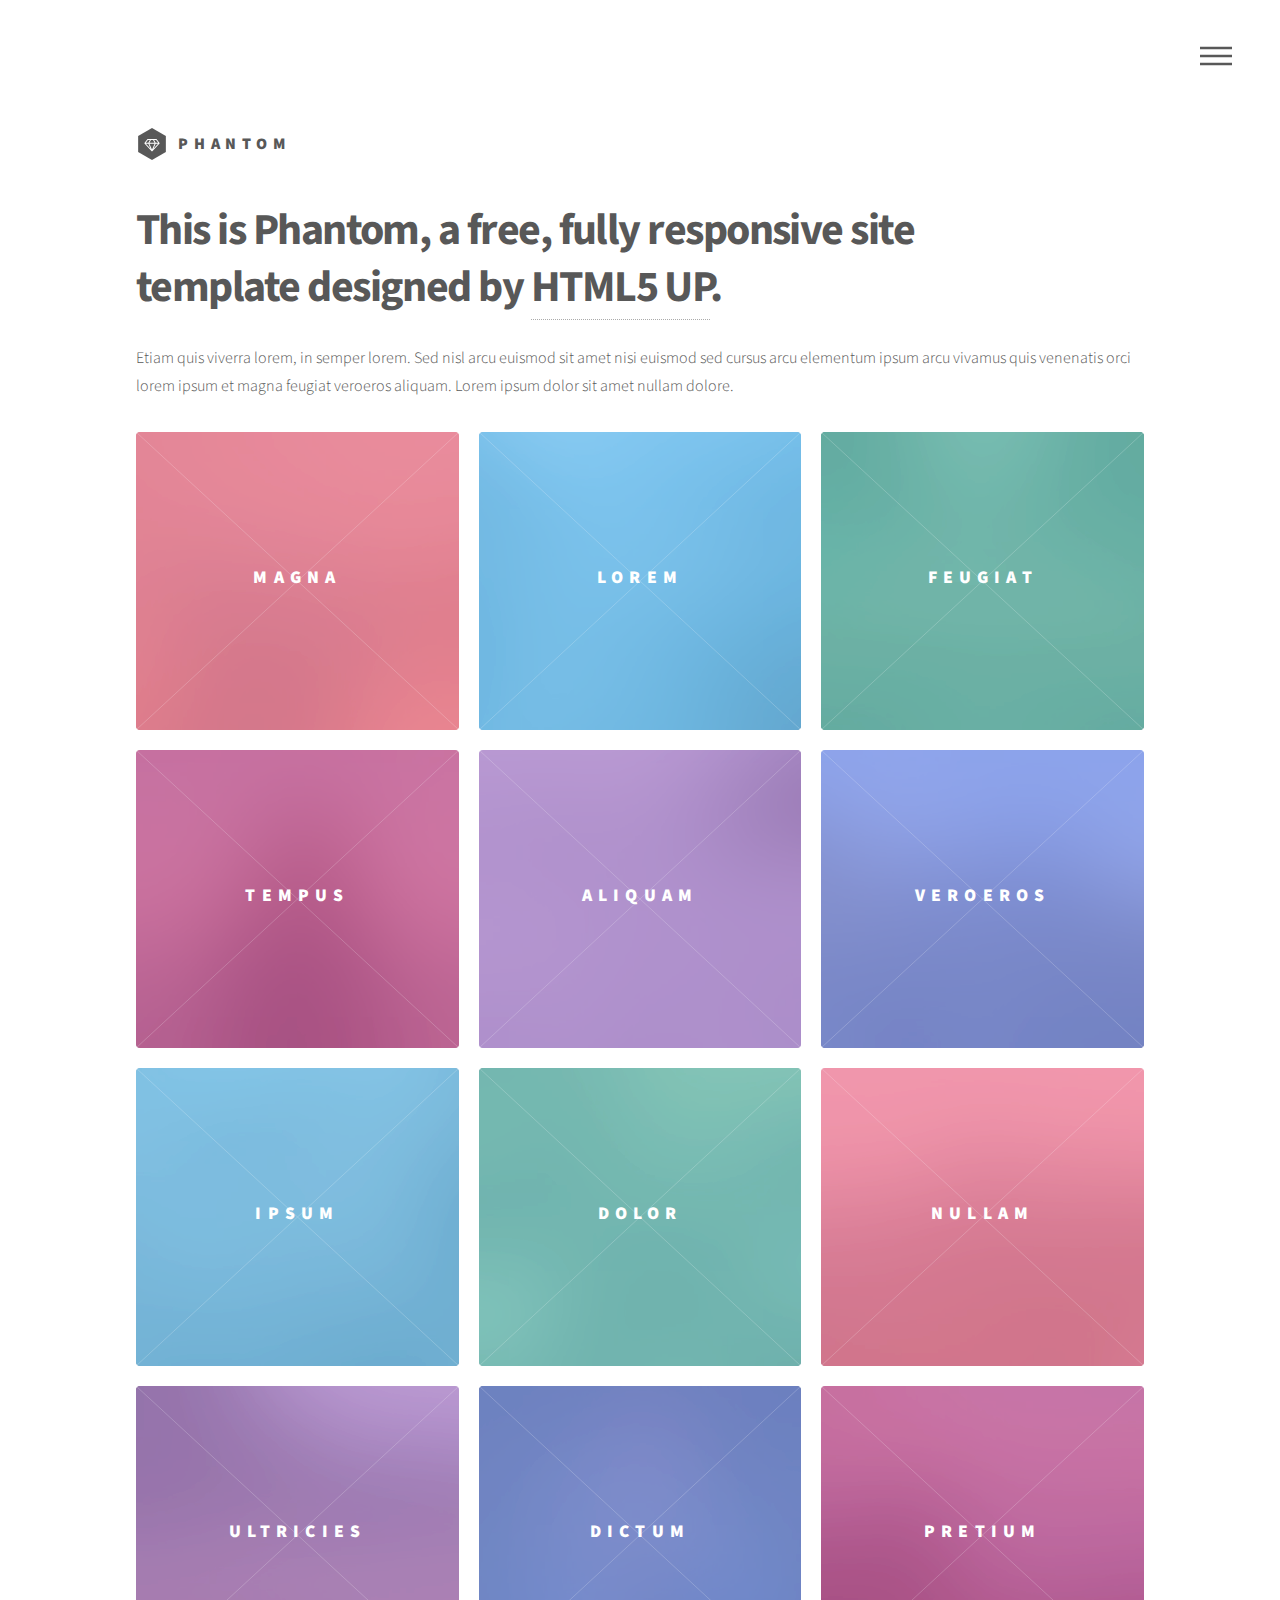
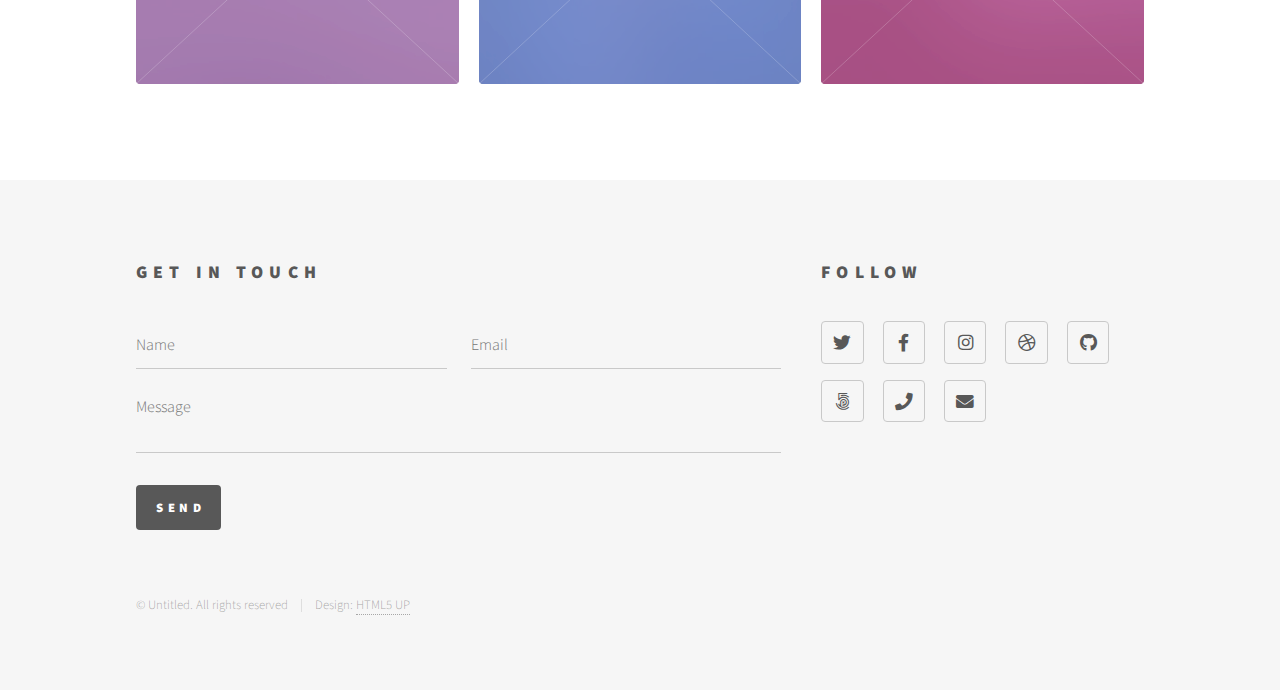
==== index.html @ 3b143519 "Initial commit" ====
<!DOCTYPE HTML>
<!--
	Phantom by HTML5 UP
	html5up.net | @ajlkn
	Free for personal and commercial use under the CCA 3.0 license (html5up.net/license)
-->
<html>
	<head>
		<title>Phantom by HTML5 UP</title>
		<meta charset="utf-8" />
		<meta name="viewport" content="width=device-width, initial-scale=1, user-scalable=no" />
		<link rel="stylesheet" href="assets/css/main.css" />
		<noscript><link rel="stylesheet" href="assets/css/noscript.css" /></noscript>
	</head>
	<body class="is-preload">
		<!-- Wrapper -->
			<div id="wrapper">

				<!-- Header -->
					<header id="header">
						<div class="inner">

							<!-- Logo -->
								<a href="index.html" class="logo">
									<span class="symbol"><img src="images/logo.svg" alt="" /></span><span class="title">Phantom</span>
								</a>

							<!-- Nav -->
								<nav>
									<ul>
										<li><a href="#menu">Menu</a></li>
									</ul>
								</nav>

						</div>
					</header>

				<!-- Menu -->
					<nav id="menu">
						<h2>Menu</h2>
						<ul>
							<li><a href="index.html">Home</a></li>
							<li><a href="generic.html">Ipsum veroeros</a></li>
							<li><a href="generic.html">Tempus etiam</a></li>
							<li><a href="generic.html">Consequat dolor</a></li>
							<li><a href="elements.html">Elements</a></li>
						</ul>
					</nav>

				<!-- Main -->
					<div id="main">
						<div class="inner">
							<header>
								<h1>This is Phantom, a free, fully responsive site<br />
								template designed by <a href="http://html5up.net">HTML5 UP</a>.</h1>
								<p>Etiam quis viverra lorem, in semper lorem. Sed nisl arcu euismod sit amet nisi euismod sed cursus arcu elementum ipsum arcu vivamus quis venenatis orci lorem ipsum et magna feugiat veroeros aliquam. Lorem ipsum dolor sit amet nullam dolore.</p>
							</header>
							<section class="tiles">
								<article class="style1">
									<span class="image">
										<img src="images/pic01.jpg" alt="" />
									</span>
									<a href="generic.html">
										<h2>Magna</h2>
										<div class="content">
											<p>Sed nisl arcu euismod sit amet nisi lorem etiam dolor veroeros et feugiat.</p>
										</div>
									</a>
								</article>
								<article class="style2">
									<span class="image">
										<img src="images/pic02.jpg" alt="" />
									</span>
									<a href="generic.html">
										<h2>Lorem</h2>
										<div class="content">
											<p>Sed nisl arcu euismod sit amet nisi lorem etiam dolor veroeros et feugiat.</p>
										</div>
									</a>
								</article>
								<article class="style3">
									<span class="image">
										<img src="images/pic03.jpg" alt="" />
									</span>
									<a href="generic.html">
										<h2>Feugiat</h2>
										<div class="content">
											<p>Sed nisl arcu euismod sit amet nisi lorem etiam dolor veroeros et feugiat.</p>
										</div>
									</a>
								</article>
								<article class="style4">
									<span class="image">
										<img src="images/pic04.jpg" alt="" />
									</span>
									<a href="generic.html">
										<h2>Tempus</h2>
										<div class="content">
											<p>Sed nisl arcu euismod sit amet nisi lorem etiam dolor veroeros et feugiat.</p>
										</div>
									</a>
								</article>
								<article class="style5">
									<span class="image">
										<img src="images/pic05.jpg" alt="" />
									</span>
									<a href="generic.html">
										<h2>Aliquam</h2>
										<div class="content">
											<p>Sed nisl arcu euismod sit amet nisi lorem etiam dolor veroeros et feugiat.</p>
										</div>
									</a>
								</article>
								<article class="style6">
									<span class="image">
										<img src="images/pic06.jpg" alt="" />
									</span>
									<a href="generic.html">
										<h2>Veroeros</h2>
										<div class="content">
											<p>Sed nisl arcu euismod sit amet nisi lorem etiam dolor veroeros et feugiat.</p>
										</div>
									</a>
								</article>
								<article class="style2">
									<span class="image">
										<img src="images/pic07.jpg" alt="" />
									</span>
									<a href="generic.html">
										<h2>Ipsum</h2>
										<div class="content">
											<p>Sed nisl arcu euismod sit amet nisi lorem etiam dolor veroeros et feugiat.</p>
										</div>
									</a>
								</article>
								<article class="style3">
									<span class="image">
										<img src="images/pic08.jpg" alt="" />
									</span>
									<a href="generic.html">
										<h2>Dolor</h2>
										<div class="content">
											<p>Sed nisl arcu euismod sit amet nisi lorem etiam dolor veroeros et feugiat.</p>
										</div>
									</a>
								</article>
								<article class="style1">
									<span class="image">
										<img src="images/pic09.jpg" alt="" />
									</span>
									<a href="generic.html">
										<h2>Nullam</h2>
										<div class="content">
											<p>Sed nisl arcu euismod sit amet nisi lorem etiam dolor veroeros et feugiat.</p>
										</div>
									</a>
								</article>
								<article class="style5">
									<span class="image">
										<img src="images/pic10.jpg" alt="" />
									</span>
									<a href="generic.html">
										<h2>Ultricies</h2>
										<div class="content">
											<p>Sed nisl arcu euismod sit amet nisi lorem etiam dolor veroeros et feugiat.</p>
										</div>
									</a>
								</article>
								<article class="style6">
									<span class="image">
										<img src="images/pic11.jpg" alt="" />
									</span>
									<a href="generic.html">
										<h2>Dictum</h2>
										<div class="content">
											<p>Sed nisl arcu euismod sit amet nisi lorem etiam dolor veroeros et feugiat.</p>
										</div>
									</a>
								</article>
								<article class="style4">
									<span class="image">
										<img src="images/pic12.jpg" alt="" />
									</span>
									<a href="generic.html">
										<h2>Pretium</h2>
										<div class="content">
											<p>Sed nisl arcu euismod sit amet nisi lorem etiam dolor veroeros et feugiat.</p>
										</div>
									</a>
								</article>
							</section>
						</div>
					</div>

				<!-- Footer -->
					<footer id="footer">
						<div class="inner">
							<section>
								<h2>Get in touch</h2>
								<form method="post" action="#">
									<div class="fields">
										<div class="field half">
											<input type="text" name="name" id="name" placeholder="Name" />
										</div>
										<div class="field half">
											<input type="email" name="email" id="email" placeholder="Email" />
										</div>
										<div class="field">
											<textarea name="message" id="message" placeholder="Message"></textarea>
										</div>
									</div>
									<ul class="actions">
										<li><input type="submit" value="Send" class="primary" /></li>
									</ul>
								</form>
							</section>
							<section>
								<h2>Follow</h2>
								<ul class="icons">
									<li><a href="#" class="icon brands style2 fa-twitter"><span class="label">Twitter</span></a></li>
									<li><a href="#" class="icon brands style2 fa-facebook-f"><span class="label">Facebook</span></a></li>
									<li><a href="#" class="icon brands style2 fa-instagram"><span class="label">Instagram</span></a></li>
									<li><a href="#" class="icon brands style2 fa-dribbble"><span class="label">Dribbble</span></a></li>
									<li><a href="#" class="icon brands style2 fa-github"><span class="label">GitHub</span></a></li>
									<li><a href="#" class="icon brands style2 fa-500px"><span class="label">500px</span></a></li>
									<li><a href="#" class="icon solid style2 fa-phone"><span class="label">Phone</span></a></li>
									<li><a href="#" class="icon solid style2 fa-envelope"><span class="label">Email</span></a></li>
								</ul>
							</section>
							<ul class="copyright">
								<li>&copy; Untitled. All rights reserved</li><li>Design: <a href="http://html5up.net">HTML5 UP</a></li>
							</ul>
						</div>
					</footer>

			</div>

		<!-- Scripts -->
			<script src="assets/js/jquery.min.js"></script>
			<script src="assets/js/browser.min.js"></script>
			<script src="assets/js/breakpoints.min.js"></script>
			<script src="assets/js/util.js"></script>
			<script src="assets/js/main.js"></script>

	</body>
</html>
---- assets/css/main.css ----
@import url(fontawesome-all.min.css);
@import url("https://fonts.googleapis.com/css?family=Source+Sans+Pro:300,700,900");

/*
	Phantom by HTML5 UP
	html5up.net | @ajlkn
	Free for personal and commercial use under the CCA 3.0 license (html5up.net/license)
*/

html, body, div, span, applet, object,
iframe, h1, h2, h3, h4, h5, h6, p, blockquote,
pre, a, abbr, acronym, address, big, cite,
code, del, dfn, em, img, ins, kbd, q, s, samp,
small, strike, strong, sub, sup, tt, var, b,
u, i, center, dl, dt, dd, ol, ul, li, fieldset,
form, label, legend, table, caption, tbody,
tfoot, thead, tr, th, td, article, aside,
canvas, details, embed, figure, figcaption,
footer, header, hgroup, menu, nav, output, ruby,
section, summary, time, mark, audio, video {
	margin: 0;
	padding: 0;
	border: 0;
	font-size: 100%;
	font: inherit;
	vertical-align: baseline;}

article, aside, details, figcaption, figure,
footer, header, hgroup, menu, nav, section {
	display: block;}

body {
	line-height: 1;
}

ol, ul {
	list-style: none;
}

blockquote, q {
	quotes: none;
}

	blockquote:before, blockquote:after, q:before, q:after {
		content: '';
		content: none;
	}

table {
	border-collapse: collapse;
	border-spacing: 0;
}

body {
	-webkit-text-size-adjust: none;
}

mark {
	background-color: transparent;
	color: inherit;
}

input::-moz-focus-inner {
	border: 0;
	padding: 0;
}

input, select, textarea {
	-moz-appearance: none;
	-webkit-appearance: none;
	-ms-appearance: none;
	appearance: none;
}

/* Basic */

	@-ms-viewport {
		width: device-width;
	}

	body {
		-ms-overflow-style: scrollbar;
	}

	@media screen and (max-width: 480px) {

		html, body {
			min-width: 320px;
		}

	}

	html {
		box-sizing: border-box;
	}

	*, *:before, *:after {
		box-sizing: inherit;
	}

	body {
		background: #ffffff;
	}

		body.is-preload *, body.is-preload *:before, body.is-preload *:after {
			-moz-animation: none !important;
			-webkit-animation: none !important;
			-ms-animation: none !important;
			animation: none !important;
			-moz-transition: none !important;
			-webkit-transition: none !important;
			-ms-transition: none !important;
			transition: none !important;
		}

/* Type */

	body, input, select, textarea {
		color: #585858;
		font-family: "Source Sans Pro", Helvetica, sans-serif;
		font-size: 16pt;
		font-weight: 300;
		line-height: 1.75;
	}

		@media screen and (max-width: 1680px) {

			body, input, select, textarea {
				font-size: 14pt;
			}

		}

		@media screen and (max-width: 1280px) {

			body, input, select, textarea {
				font-size: 12pt;
			}

		}

	a {
		-moz-transition: border-bottom-color 0.2s ease, color 0.2s ease;
		-webkit-transition: border-bottom-color 0.2s ease, color 0.2s ease;
		-ms-transition: border-bottom-color 0.2s ease, color 0.2s ease;
		transition: border-bottom-color 0.2s ease, color 0.2s ease;
		text-decoration: none;
		color: #585858;
		border-bottom: dotted 1px rgba(88, 88, 88, 0.5);
	}

		a:hover {
			border-bottom-color: transparent;
			color: #f2849e !important;
		}

	strong, b {
		font-weight: 900;
	}

	em, i {
		font-style: italic;
	}

	p {
		margin: 0 0 2em 0;
	}

	h1 {
		font-size: 2.75em;
		font-weight: 700;
		line-height: 1.3;
		margin: 0 0 1em 0;
		letter-spacing: -0.035em;
	}

		h1 a {
			color: inherit;
		}

		@media screen and (max-width: 736px) {

			h1 {
				font-size: 2em;
				margin: 0 0 1em 0;
			}

		}

		@media screen and (max-width: 360px) {

			h1 {
				font-size: 1.75em;
			}

		}

	h2, h3, h4, h5, h6 {
		font-weight: 900;
		line-height: 1.5;
		margin: 0 0 2em 0;
		text-transform: uppercase;
		letter-spacing: 0.35em;
	}

		h2 a, h3 a, h4 a, h5 a, h6 a {
			color: inherit;
		}

	h2 {
		font-size: 1.1em;
	}

	h3 {
		font-size: 1em;
	}

	h4 {
		font-size: 0.8em;
	}

	h5 {
		font-size: 0.8em;
	}

	h6 {
		font-size: 0.8em;
	}

	@media screen and (max-width: 980px) {

		h1 br, h2 br, h3 br, h4 br, h5 br, h6 br {
			display: none;
		}

	}

	@media screen and (max-width: 736px) {

		h2 {
			font-size: 1em;
		}

		h3 {
			font-size: 0.8em;
		}

	}

	sub {
		font-size: 0.8em;
		position: relative;
		top: 0.5em;
	}

	sup {
		font-size: 0.8em;
		position: relative;
		top: -0.5em;
	}

	blockquote {
		border-left: solid 4px #c9c9c9;
		font-style: italic;
		margin: 0 0 2em 0;
		padding: 0.5em 0 0.5em 2em;
	}

	code {
		background: rgba(144, 144, 144, 0.075);
		border-radius: 4px;
		border: solid 1px #c9c9c9;
		font-family: "Courier New", monospace;
		font-size: 0.9em;
		margin: 0 0.25em;
		padding: 0.25em 0.65em;
	}

	pre {
		-webkit-overflow-scrolling: touch;
		font-family: "Courier New", monospace;
		font-size: 0.9em;
		margin: 0 0 2em 0;
	}

		pre code {
			display: block;
			line-height: 1.75;
			padding: 1em 1.5em;
			overflow-x: auto;
		}

	hr {
		border: 0;
		border-bottom: solid 1px #c9c9c9;
		margin: 2em 0;
	}

		hr.major {
			margin: 3em 0;
		}

	.align-left {
		text-align: left;
	}

	.align-center {
		text-align: center;
	}

	.align-right {
		text-align: right;
	}

/* Row */

	.row {
		display: flex;
		flex-wrap: wrap;
		box-sizing: border-box;
		align-items: stretch;
	}

		.row > * {
			box-sizing: border-box;
		}

		.row.gtr-uniform > * > :last-child {
			margin-bottom: 0;
		}

		.row.aln-left {
			justify-content: flex-start;
		}

		.row.aln-center {
			justify-content: center;
		}

		.row.aln-right {
			justify-content: flex-end;
		}

		.row.aln-top {
			align-items: flex-start;
		}

		.row.aln-middle {
			align-items: center;
		}

		.row.aln-bottom {
			align-items: flex-end;
		}

		.row > .imp {
			order: -1;
		}

		.row > .col-1 {
			width: 8.33333%;
		}

		.row > .off-1 {
			margin-left: 8.33333%;
		}

		.row > .col-2 {
			width: 16.66667%;
		}

		.row > .off-2 {
			margin-left: 16.66667%;
		}

		.row > .col-3 {
			width: 25%;
		}

		.row > .off-3 {
			margin-left: 25%;
		}

		.row > .col-4 {
			width: 33.33333%;
		}

		.row > .off-4 {
			margin-left: 33.33333%;
		}

		.row > .col-5 {
			width: 41.66667%;
		}

		.row > .off-5 {
			margin-left: 41.66667%;
		}

		.row > .col-6 {
			width: 50%;
		}

		.row > .off-6 {
			margin-left: 50%;
		}

		.row > .col-7 {
			width: 58.33333%;
		}

		.row > .off-7 {
			margin-left: 58.33333%;
		}

		.row > .col-8 {
			width: 66.66667%;
		}

		.row > .off-8 {
			margin-left: 66.66667%;
		}

		.row > .col-9 {
			width: 75%;
		}

		.row > .off-9 {
			margin-left: 75%;
		}

		.row > .col-10 {
			width: 83.33333%;
		}

		.row > .off-10 {
			margin-left: 83.33333%;
		}

		.row > .col-11 {
			width: 91.66667%;
		}

		.row > .off-11 {
			margin-left: 91.66667%;
		}

		.row > .col-12 {
			width: 100%;
		}

		.row > .off-12 {
			margin-left: 100%;
		}

		.row.gtr-0 {
			margin-top: 0;
			margin-left: 0em;
		}

			.row.gtr-0 > * {
				padding: 0 0 0 0em;
			}

			.row.gtr-0.gtr-uniform {
				margin-top: 0em;
			}

				.row.gtr-0.gtr-uniform > * {
					padding-top: 0em;
				}

		.row.gtr-25 {
			margin-top: 0;
			margin-left: -0.5em;
		}

			.row.gtr-25 > * {
				padding: 0 0 0 0.5em;
			}

			.row.gtr-25.gtr-uniform {
				margin-top: -0.5em;
			}

				.row.gtr-25.gtr-uniform > * {
					padding-top: 0.5em;
				}

		.row.gtr-50 {
			margin-top: 0;
			margin-left: -1em;
		}

			.row.gtr-50 > * {
				padding: 0 0 0 1em;
			}

			.row.gtr-50.gtr-uniform {
				margin-top: -1em;
			}

				.row.gtr-50.gtr-uniform > * {
					padding-top: 1em;
				}

		.row {
			margin-top: 0;
			margin-left: -2em;
		}

			.row > * {
				padding: 0 0 0 2em;
			}

			.row.gtr-uniform {
				margin-top: -2em;
			}

				.row.gtr-uniform > * {
					padding-top: 2em;
				}

		.row.gtr-150 {
			margin-top: 0;
			margin-left: -3em;
		}

			.row.gtr-150 > * {
				padding: 0 0 0 3em;
			}

			.row.gtr-150.gtr-uniform {
				margin-top: -3em;
			}

				.row.gtr-150.gtr-uniform > * {
					padding-top: 3em;
				}

		.row.gtr-200 {
			margin-top: 0;
			margin-left: -4em;
		}

			.row.gtr-200 > * {
				padding: 0 0 0 4em;
			}

			.row.gtr-200.gtr-uniform {
				margin-top: -4em;
			}

				.row.gtr-200.gtr-uniform > * {
					padding-top: 4em;
				}

		@media screen and (max-width: 1680px) {

			.row {
				display: flex;
				flex-wrap: wrap;
				box-sizing: border-box;
				align-items: stretch;
			}

				.row > * {
					box-sizing: border-box;
				}

				.row.gtr-uniform > * > :last-child {
					margin-bottom: 0;
				}

				.row.aln-left {
					justify-content: flex-start;
				}

				.row.aln-center {
					justify-content: center;
				}

				.row.aln-right {
					justify-content: flex-end;
				}

				.row.aln-top {
					align-items: flex-start;
				}

				.row.aln-middle {
					align-items: center;
				}

				.row.aln-bottom {
					align-items: flex-end;
				}

				.row > .imp-xlarge {
					order: -1;
				}

				.row > .col-1-xlarge {
					width: 8.33333%;
				}

				.row > .off-1-xlarge {
					margin-left: 8.33333%;
				}

				.row > .col-2-xlarge {
					width: 16.66667%;
				}

				.row > .off-2-xlarge {
					margin-left: 16.66667%;
				}

				.row > .col-3-xlarge {
					width: 25%;
				}

				.row > .off-3-xlarge {
					margin-left: 25%;
				}

				.row > .col-4-xlarge {
					width: 33.33333%;
				}

				.row > .off-4-xlarge {
					margin-left: 33.33333%;
				}

				.row > .col-5-xlarge {
					width: 41.66667%;
				}

				.row > .off-5-xlarge {
					margin-left: 41.66667%;
				}

				.row > .col-6-xlarge {
					width: 50%;
				}

				.row > .off-6-xlarge {
					margin-left: 50%;
				}

				.row > .col-7-xlarge {
					width: 58.33333%;
				}

				.row > .off-7-xlarge {
					margin-left: 58.33333%;
				}

				.row > .col-8-xlarge {
					width: 66.66667%;
				}

				.row > .off-8-xlarge {
					margin-left: 66.66667%;
				}

				.row > .col-9-xlarge {
					width: 75%;
				}

				.row > .off-9-xlarge {
					margin-left: 75%;
				}

				.row > .col-10-xlarge {
					width: 83.33333%;
				}

				.row > .off-10-xlarge {
					margin-left: 83.33333%;
				}

				.row > .col-11-xlarge {
					width: 91.66667%;
				}

				.row > .off-11-xlarge {
					margin-left: 91.66667%;
				}

				.row > .col-12-xlarge {
					width: 100%;
				}

				.row > .off-12-xlarge {
					margin-left: 100%;
				}

				.row.gtr-0 {
					margin-top: 0;
					margin-left: 0em;
				}

					.row.gtr-0 > * {
						padding: 0 0 0 0em;
					}

					.row.gtr-0.gtr-uniform {
						margin-top: 0em;
					}

						.row.gtr-0.gtr-uniform > * {
							padding-top: 0em;
						}

				.row.gtr-25 {
					margin-top: 0;
					margin-left: -0.5em;
				}

					.row.gtr-25 > * {
						padding: 0 0 0 0.5em;
					}

					.row.gtr-25.gtr-uniform {
						margin-top: -0.5em;
					}

						.row.gtr-25.gtr-uniform > * {
							padding-top: 0.5em;
						}

				.row.gtr-50 {
					margin-top: 0;
					margin-left: -1em;
				}

					.row.gtr-50 > * {
						padding: 0 0 0 1em;
					}

					.row.gtr-50.gtr-uniform {
						margin-top: -1em;
					}

						.row.gtr-50.gtr-uniform > * {
							padding-top: 1em;
						}

				.row {
					margin-top: 0;
					margin-left: -2em;
				}

					.row > * {
						padding: 0 0 0 2em;
					}

					.row.gtr-uniform {
						margin-top: -2em;
					}

						.row.gtr-uniform > * {
							padding-top: 2em;
						}

				.row.gtr-150 {
					margin-top: 0;
					margin-left: -3em;
				}

					.row.gtr-150 > * {
						padding: 0 0 0 3em;
					}

					.row.gtr-150.gtr-uniform {
						margin-top: -3em;
					}

						.row.gtr-150.gtr-uniform > * {
							padding-top: 3em;
						}

				.row.gtr-200 {
					margin-top: 0;
					margin-left: -4em;
				}

					.row.gtr-200 > * {
						padding: 0 0 0 4em;
					}

					.row.gtr-200.gtr-uniform {
						margin-top: -4em;
					}

						.row.gtr-200.gtr-uniform > * {
							padding-top: 4em;
						}

		}

		@media screen and (max-width: 1280px) {

			.row {
				display: flex;
				flex-wrap: wrap;
				box-sizing: border-box;
				align-items: stretch;
			}

				.row > * {
					box-sizing: border-box;
				}

				.row.gtr-uniform > * > :last-child {
					margin-bottom: 0;
				}

				.row.aln-left {
					justify-content: flex-start;
				}

				.row.aln-center {
					justify-content: center;
				}

				.row.aln-right {
					justify-content: flex-end;
				}

				.row.aln-top {
					align-items: flex-start;
				}

				.row.aln-middle {
					align-items: center;
				}

				.row.aln-bottom {
					align-items: flex-end;
				}

				.row > .imp-large {
					order: -1;
				}

				.row > .col-1-large {
					width: 8.33333%;
				}

				.row > .off-1-large {
					margin-left: 8.33333%;
				}

				.row > .col-2-large {
					width: 16.66667%;
				}

				.row > .off-2-large {
					margin-left: 16.66667%;
				}

				.row > .col-3-large {
					width: 25%;
				}

				.row > .off-3-large {
					margin-left: 25%;
				}

				.row > .col-4-large {
					width: 33.33333%;
				}

				.row > .off-4-large {
					margin-left: 33.33333%;
				}

				.row > .col-5-large {
					width: 41.66667%;
				}

				.row > .off-5-large {
					margin-left: 41.66667%;
				}

				.row > .col-6-large {
					width: 50%;
				}

				.row > .off-6-large {
					margin-left: 50%;
				}

				.row > .col-7-large {
					width: 58.33333%;
				}

				.row > .off-7-large {
					margin-left: 58.33333%;
				}

				.row > .col-8-large {
					width: 66.66667%;
				}

				.row > .off-8-large {
					margin-left: 66.66667%;
				}

				.row > .col-9-large {
					width: 75%;
				}

				.row > .off-9-large {
					margin-left: 75%;
				}

				.row > .col-10-large {
					width: 83.33333%;
				}

				.row > .off-10-large {
					margin-left: 83.33333%;
				}

				.row > .col-11-large {
					width: 91.66667%;
				}

				.row > .off-11-large {
					margin-left: 91.66667%;
				}

				.row > .col-12-large {
					width: 100%;
				}

				.row > .off-12-large {
					margin-left: 100%;
				}

				.row.gtr-0 {
					margin-top: 0;
					margin-left: 0em;
				}

					.row.gtr-0 > * {
						padding: 0 0 0 0em;
					}

					.row.gtr-0.gtr-uniform {
						margin-top: 0em;
					}

						.row.gtr-0.gtr-uniform > * {
							padding-top: 0em;
						}

				.row.gtr-25 {
					margin-top: 0;
					margin-left: -0.5em;
				}

					.row.gtr-25 > * {
						padding: 0 0 0 0.5em;
					}

					.row.gtr-25.gtr-uniform {
						margin-top: -0.5em;
					}

						.row.gtr-25.gtr-uniform > * {
							padding-top: 0.5em;
						}

				.row.gtr-50 {
					margin-top: 0;
					margin-left: -1em;
				}

					.row.gtr-50 > * {
						padding: 0 0 0 1em;
					}

					.row.gtr-50.gtr-uniform {
						margin-top: -1em;
					}

						.row.gtr-50.gtr-uniform > * {
							padding-top: 1em;
						}

				.row {
					margin-top: 0;
					margin-left: -2em;
				}

					.row > * {
						padding: 0 0 0 2em;
					}

					.row.gtr-uniform {
						margin-top: -2em;
					}

						.row.gtr-uniform > * {
							padding-top: 2em;
						}

				.row.gtr-150 {
					margin-top: 0;
					margin-left: -3em;
				}

					.row.gtr-150 > * {
						padding: 0 0 0 3em;
					}

					.row.gtr-150.gtr-uniform {
						margin-top: -3em;
					}

						.row.gtr-150.gtr-uniform > * {
							padding-top: 3em;
						}

				.row.gtr-200 {
					margin-top: 0;
					margin-left: -4em;
				}

					.row.gtr-200 > * {
						padding: 0 0 0 4em;
					}

					.row.gtr-200.gtr-uniform {
						margin-top: -4em;
					}

						.row.gtr-200.gtr-uniform > * {
							padding-top: 4em;
						}

		}

		@media screen and (max-width: 980px) {

			.row {
				display: flex;
				flex-wrap: wrap;
				box-sizing: border-box;
				align-items: stretch;
			}

				.row > * {
					box-sizing: border-box;
				}

				.row.gtr-uniform > * > :last-child {
					margin-bottom: 0;
				}

				.row.aln-left {
					justify-content: flex-start;
				}

				.row.aln-center {
					justify-content: center;
				}

				.row.aln-right {
					justify-content: flex-end;
				}

				.row.aln-top {
					align-items: flex-start;
				}

				.row.aln-middle {
					align-items: center;
				}

				.row.aln-bottom {
					align-items: flex-end;
				}

				.row > .imp-medium {
					order: -1;
				}

				.row > .col-1-medium {
					width: 8.33333%;
				}

				.row > .off-1-medium {
					margin-left: 8.33333%;
				}

				.row > .col-2-medium {
					width: 16.66667%;
				}

				.row > .off-2-medium {
					margin-left: 16.66667%;
				}

				.row > .col-3-medium {
					width: 25%;
				}

				.row > .off-3-medium {
					margin-left: 25%;
				}

				.row > .col-4-medium {
					width: 33.33333%;
				}

				.row > .off-4-medium {
					margin-left: 33.33333%;
				}

				.row > .col-5-medium {
					width: 41.66667%;
				}

				.row > .off-5-medium {
					margin-left: 41.66667%;
				}

				.row > .col-6-medium {
					width: 50%;
				}

				.row > .off-6-medium {
					margin-left: 50%;
				}

				.row > .col-7-medium {
					width: 58.33333%;
				}

				.row > .off-7-medium {
					margin-left: 58.33333%;
				}

				.row > .col-8-medium {
					width: 66.66667%;
				}

				.row > .off-8-medium {
					margin-left: 66.66667%;
				}

				.row > .col-9-medium {
					width: 75%;
				}

				.row > .off-9-medium {
					margin-left: 75%;
				}

				.row > .col-10-medium {
					width: 83.33333%;
				}

				.row > .off-10-medium {
					margin-left: 83.33333%;
				}

				.row > .col-11-medium {
					width: 91.66667%;
				}

				.row > .off-11-medium {
					margin-left: 91.66667%;
				}

				.row > .col-12-medium {
					width: 100%;
				}

				.row > .off-12-medium {
					margin-left: 100%;
				}

				.row.gtr-0 {
					margin-top: 0;
					margin-left: 0em;
				}

					.row.gtr-0 > * {
						padding: 0 0 0 0em;
					}

					.row.gtr-0.gtr-uniform {
						margin-top: 0em;
					}

						.row.gtr-0.gtr-uniform > * {
							padding-top: 0em;
						}

				.row.gtr-25 {
					margin-top: 0;
					margin-left: -0.375em;
				}

					.row.gtr-25 > * {
						padding: 0 0 0 0.375em;
					}

					.row.gtr-25.gtr-uniform {
						margin-top: -0.375em;
					}

						.row.gtr-25.gtr-uniform > * {
							padding-top: 0.375em;
						}

				.row.gtr-50 {
					margin-top: 0;
					margin-left: -0.75em;
				}

					.row.gtr-50 > * {
						padding: 0 0 0 0.75em;
					}

					.row.gtr-50.gtr-uniform {
						margin-top: -0.75em;
					}

						.row.gtr-50.gtr-uniform > * {
							padding-top: 0.75em;
						}

				.row {
					margin-top: 0;
					margin-left: -1.5em;
				}

					.row > * {
						padding: 0 0 0 1.5em;
					}

					.row.gtr-uniform {
						margin-top: -1.5em;
					}

						.row.gtr-uniform > * {
							padding-top: 1.5em;
						}

				.row.gtr-150 {
					margin-top: 0;
					margin-left: -2.25em;
				}

					.row.gtr-150 > * {
						padding: 0 0 0 2.25em;
					}

					.row.gtr-150.gtr-uniform {
						margin-top: -2.25em;
					}

						.row.gtr-150.gtr-uniform > * {
							padding-top: 2.25em;
						}

				.row.gtr-200 {
					margin-top: 0;
					margin-left: -3em;
				}

					.row.gtr-200 > * {
						padding: 0 0 0 3em;
					}

					.row.gtr-200.gtr-uniform {
						margin-top: -3em;
					}

						.row.gtr-200.gtr-uniform > * {
							padding-top: 3em;
						}

		}

		@media screen and (max-width: 736px) {

			.row {
				display: flex;
				flex-wrap: wrap;
				box-sizing: border-box;
				align-items: stretch;
			}

				.row > * {
					box-sizing: border-box;
				}

				.row.gtr-uniform > * > :last-child {
					margin-bottom: 0;
				}

				.row.aln-left {
					justify-content: flex-start;
				}

				.row.aln-center {
					justify-content: center;
				}

				.row.aln-right {
					justify-content: flex-end;
				}

				.row.aln-top {
					align-items: flex-start;
				}

				.row.aln-middle {
					align-items: center;
				}

				.row.aln-bottom {
					align-items: flex-end;
				}

				.row > .imp-small {
					order: -1;
				}

				.row > .col-1-small {
					width: 8.33333%;
				}

				.row > .off-1-small {
					margin-left: 8.33333%;
				}

				.row > .col-2-small {
					width: 16.66667%;
				}

				.row > .off-2-small {
					margin-left: 16.66667%;
				}

				.row > .col-3-small {
					width: 25%;
				}

				.row > .off-3-small {
					margin-left: 25%;
				}

				.row > .col-4-small {
					width: 33.33333%;
				}

				.row > .off-4-small {
					margin-left: 33.33333%;
				}

				.row > .col-5-small {
					width: 41.66667%;
				}

				.row > .off-5-small {
					margin-left: 41.66667%;
				}

				.row > .col-6-small {
					width: 50%;
				}

				.row > .off-6-small {
					margin-left: 50%;
				}

				.row > .col-7-small {
					width: 58.33333%;
				}

				.row > .off-7-small {
					margin-left: 58.33333%;
				}

				.row > .col-8-small {
					width: 66.66667%;
				}

				.row > .off-8-small {
					margin-left: 66.66667%;
				}

				.row > .col-9-small {
					width: 75%;
				}

				.row > .off-9-small {
					margin-left: 75%;
				}

				.row > .col-10-small {
					width: 83.33333%;
				}

				.row > .off-10-small {
					margin-left: 83.33333%;
				}

				.row > .col-11-small {
					width: 91.66667%;
				}

				.row > .off-11-small {
					margin-left: 91.66667%;
				}

				.row > .col-12-small {
					width: 100%;
				}

				.row > .off-12-small {
					margin-left: 100%;
				}

				.row.gtr-0 {
					margin-top: 0;
					margin-left: 0em;
				}

					.row.gtr-0 > * {
						padding: 0 0 0 0em;
					}

					.row.gtr-0.gtr-uniform {
						margin-top: 0em;
					}

						.row.gtr-0.gtr-uniform > * {
							padding-top: 0em;
						}

				.row.gtr-25 {
					margin-top: 0;
					margin-left: -0.25em;
				}

					.row.gtr-25 > * {
						padding: 0 0 0 0.25em;
					}

					.row.gtr-25.gtr-uniform {
						margin-top: -0.25em;
					}

						.row.gtr-25.gtr-uniform > * {
							padding-top: 0.25em;
						}

				.row.gtr-50 {
					margin-top: 0;
					margin-left: -0.5em;
				}

					.row.gtr-50 > * {
						padding: 0 0 0 0.5em;
					}

					.row.gtr-50.gtr-uniform {
						margin-top: -0.5em;
					}

						.row.gtr-50.gtr-uniform > * {
							padding-top: 0.5em;
						}

				.row {
					margin-top: 0;
					margin-left: -1em;
				}

					.row > * {
						padding: 0 0 0 1em;
					}

					.row.gtr-uniform {
						margin-top: -1em;
					}

						.row.gtr-uniform > * {
							padding-top: 1em;
						}

				.row.gtr-150 {
					margin-top: 0;
					margin-left: -1.5em;
				}

					.row.gtr-150 > * {
						padding: 0 0 0 1.5em;
					}

					.row.gtr-150.gtr-uniform {
						margin-top: -1.5em;
					}

						.row.gtr-150.gtr-uniform > * {
							padding-top: 1.5em;
						}

				.row.gtr-200 {
					margin-top: 0;
					margin-left: -2em;
				}

					.row.gtr-200 > * {
						padding: 0 0 0 2em;
					}

					.row.gtr-200.gtr-uniform {
						margin-top: -2em;
					}

						.row.gtr-200.gtr-uniform > * {
							padding-top: 2em;
						}

		}

		@media screen and (max-width: 480px) {

			.row {
				display: flex;
				flex-wrap: wrap;
				box-sizing: border-box;
				align-items: stretch;
			}

				.row > * {
					box-sizing: border-box;
				}

				.row.gtr-uniform > * > :last-child {
					margin-bottom: 0;
				}

				.row.aln-left {
					justify-content: flex-start;
				}

				.row.aln-center {
					justify-content: center;
				}

				.row.aln-right {
					justify-content: flex-end;
				}

				.row.aln-top {
					align-items: flex-start;
				}

				.row.aln-middle {
					align-items: center;
				}

				.row.aln-bottom {
					align-items: flex-end;
				}

				.row > .imp-xsmall {
					order: -1;
				}

				.row > .col-1-xsmall {
					width: 8.33333%;
				}

				.row > .off-1-xsmall {
					margin-left: 8.33333%;
				}

				.row > .col-2-xsmall {
					width: 16.66667%;
				}

				.row > .off-2-xsmall {
					margin-left: 16.66667%;
				}

				.row > .col-3-xsmall {
					width: 25%;
				}

				.row > .off-3-xsmall {
					margin-left: 25%;
				}

				.row > .col-4-xsmall {
					width: 33.33333%;
				}

				.row > .off-4-xsmall {
					margin-left: 33.33333%;
				}

				.row > .col-5-xsmall {
					width: 41.66667%;
				}

				.row > .off-5-xsmall {
					margin-left: 41.66667%;
				}

				.row > .col-6-xsmall {
					width: 50%;
				}

				.row > .off-6-xsmall {
					margin-left: 50%;
				}

				.row > .col-7-xsmall {
					width: 58.33333%;
				}

				.row > .off-7-xsmall {
					margin-left: 58.33333%;
				}

				.row > .col-8-xsmall {
					width: 66.66667%;
				}

				.row > .off-8-xsmall {
					margin-left: 66.66667%;
				}

				.row > .col-9-xsmall {
					width: 75%;
				}

				.row > .off-9-xsmall {
					margin-left: 75%;
				}

				.row > .col-10-xsmall {
					width: 83.33333%;
				}

				.row > .off-10-xsmall {
					margin-left: 83.33333%;
				}

				.row > .col-11-xsmall {
					width: 91.66667%;
				}

				.row > .off-11-xsmall {
					margin-left: 91.66667%;
				}

				.row > .col-12-xsmall {
					width: 100%;
				}

				.row > .off-12-xsmall {
					margin-left: 100%;
				}

				.row.gtr-0 {
					margin-top: 0;
					margin-left: 0em;
				}

					.row.gtr-0 > * {
						padding: 0 0 0 0em;
					}

					.row.gtr-0.gtr-uniform {
						margin-top: 0em;
					}

						.row.gtr-0.gtr-uniform > * {
							padding-top: 0em;
						}

				.row.gtr-25 {
					margin-top: 0;
					margin-left: -0.25em;
				}

					.row.gtr-25 > * {
						padding: 0 0 0 0.25em;
					}

					.row.gtr-25.gtr-uniform {
						margin-top: -0.25em;
					}

						.row.gtr-25.gtr-uniform > * {
							padding-top: 0.25em;
						}

				.row.gtr-50 {
					margin-top: 0;
					margin-left: -0.5em;
				}

					.row.gtr-50 > * {
						padding: 0 0 0 0.5em;
					}

					.row.gtr-50.gtr-uniform {
						margin-top: -0.5em;
					}

						.row.gtr-50.gtr-uniform > * {
							padding-top: 0.5em;
						}

				.row {
					margin-top: 0;
					margin-left: -1em;
				}

					.row > * {
						padding: 0 0 0 1em;
					}

					.row.gtr-uniform {
						margin-top: -1em;
					}

						.row.gtr-uniform > * {
							padding-top: 1em;
						}

				.row.gtr-150 {
					margin-top: 0;
					margin-left: -1.5em;
				}

					.row.gtr-150 > * {
						padding: 0 0 0 1.5em;
					}

					.row.gtr-150.gtr-uniform {
						margin-top: -1.5em;
					}

						.row.gtr-150.gtr-uniform > * {
							padding-top: 1.5em;
						}

				.row.gtr-200 {
					margin-top: 0;
					margin-left: -2em;
				}

					.row.gtr-200 > * {
						padding: 0 0 0 2em;
					}

					.row.gtr-200.gtr-uniform {
						margin-top: -2em;
					}

						.row.gtr-200.gtr-uniform > * {
							padding-top: 2em;
						}

		}

/* Section/Article */

	section.special, article.special {
		text-align: center;
	}

	header p {
		margin-top: -1em;
	}

	@media screen and (max-width: 736px) {

		header p {
			margin-top: 0;
		}

	}

/* Icon */

	.icon {
		text-decoration: none;
		border-bottom: none;
		position: relative;
	}

		.icon:before {
			-moz-osx-font-smoothing: grayscale;
			-webkit-font-smoothing: antialiased;
			display: inline-block;
			font-style: normal;
			font-variant: normal;
			text-rendering: auto;
			line-height: 1;
			text-transform: none !important;
			font-family: 'Font Awesome 5 Free';
			font-weight: 400;
		}

		.icon > .label {
			display: none;
		}

		.icon:before {
			line-height: inherit;
		}

		.icon.solid:before {
			font-weight: 900;
		}

		.icon.brands:before {
			font-family: 'Font Awesome 5 Brands';
		}

		.icon.style2 {
			-moz-transition: background-color 0.2s ease-in-out, color 0.2s ease-in-out, border-color 0.2s ease-in-out;
			-webkit-transition: background-color 0.2s ease-in-out, color 0.2s ease-in-out, border-color 0.2s ease-in-out;
			-ms-transition: background-color 0.2s ease-in-out, color 0.2s ease-in-out, border-color 0.2s ease-in-out;
			transition: background-color 0.2s ease-in-out, color 0.2s ease-in-out, border-color 0.2s ease-in-out;
			background-color: transparent;
			border: solid 1px #c9c9c9;
			border-radius: 4px;
			width: 2.65em;
			height: 2.65em;
			display: inline-block;
			text-align: center;
			line-height: 2.65em;
			color: inherit;
		}

			.icon.style2:before {
				font-size: 1.1em;
			}

			.icon.style2:hover {
				color: #f2849e;
				border-color: #f2849e;
			}

			.icon.style2:active {
				background-color: rgba(242, 132, 158, 0.1);
			}

/* List */

	ol {
		list-style: decimal;
		margin: 0 0 2em 0;
		padding-left: 1.25em;
	}

		ol li {
			padding-left: 0.25em;
		}

	ul {
		list-style: disc;
		margin: 0 0 2em 0;
		padding-left: 1em;
	}

		ul li {
			padding-left: 0.5em;
		}

		ul.alt {
			list-style: none;
			padding-left: 0;
		}

			ul.alt li {
				border-top: solid 1px #c9c9c9;
				padding: 0.5em 0;
			}

				ul.alt li:first-child {
					border-top: 0;
					padding-top: 0;
				}

	dl {
		margin: 0 0 2em 0;
	}

		dl dt {
			display: block;
			font-weight: 900;
			margin: 0 0 1em 0;
		}

		dl dd {
			margin-left: 2em;
		}

/* Actions */

	ul.actions {
		display: -moz-flex;
		display: -webkit-flex;
		display: -ms-flex;
		display: flex;
		cursor: default;
		list-style: none;
		margin-left: -1em;
		padding-left: 0;
	}

		ul.actions li {
			padding: 0 0 0 1em;
			vertical-align: middle;
		}

		ul.actions.special {
			-moz-justify-content: center;
			-webkit-justify-content: center;
			-ms-justify-content: center;
			justify-content: center;
			width: 100%;
			margin-left: 0;
		}

			ul.actions.special li:first-child {
				padding-left: 0;
			}

		ul.actions.stacked {
			-moz-flex-direction: column;
			-webkit-flex-direction: column;
			-ms-flex-direction: column;
			flex-direction: column;
			margin-left: 0;
		}

			ul.actions.stacked li {
				padding: 1.3em 0 0 0;
			}

				ul.actions.stacked li:first-child {
					padding-top: 0;
				}

		ul.actions.fit {
			width: calc(100% + 1em);
		}

			ul.actions.fit li {
				-moz-flex-grow: 1;
				-webkit-flex-grow: 1;
				-ms-flex-grow: 1;
				flex-grow: 1;
				-moz-flex-shrink: 1;
				-webkit-flex-shrink: 1;
				-ms-flex-shrink: 1;
				flex-shrink: 1;
				width: 100%;
			}

				ul.actions.fit li > * {
					width: 100%;
				}

			ul.actions.fit.stacked {
				width: 100%;
			}

		@media screen and (max-width: 480px) {

			ul.actions:not(.fixed) {
				-moz-flex-direction: column;
				-webkit-flex-direction: column;
				-ms-flex-direction: column;
				flex-direction: column;
				margin-left: 0;
				width: 100% !important;
			}

				ul.actions:not(.fixed) li {
					-moz-flex-grow: 1;
					-webkit-flex-grow: 1;
					-ms-flex-grow: 1;
					flex-grow: 1;
					-moz-flex-shrink: 1;
					-webkit-flex-shrink: 1;
					-ms-flex-shrink: 1;
					flex-shrink: 1;
					padding: 1em 0 0 0;
					text-align: center;
					width: 100%;
				}

					ul.actions:not(.fixed) li > * {
						width: 100%;
					}

					ul.actions:not(.fixed) li:first-child {
						padding-top: 0;
					}

					ul.actions:not(.fixed) li input[type="submit"],
					ul.actions:not(.fixed) li input[type="reset"],
					ul.actions:not(.fixed) li input[type="button"],
					ul.actions:not(.fixed) li button,
					ul.actions:not(.fixed) li .button {
						width: 100%;
					}

						ul.actions:not(.fixed) li input[type="submit"].icon:before,
						ul.actions:not(.fixed) li input[type="reset"].icon:before,
						ul.actions:not(.fixed) li input[type="button"].icon:before,
						ul.actions:not(.fixed) li button.icon:before,
						ul.actions:not(.fixed) li .button.icon:before {
							margin-left: -0.5rem;
						}

		}

/* Icons */

	ul.icons {
		cursor: default;
		list-style: none;
		padding-left: 0;
		margin: -1em 0 2em -1em;
	}

		ul.icons li {
			display: inline-block;
			padding: 1em 0 0 1em;
		}

/* Form */

	form {
		margin: 0 0 2em 0;
		overflow-x: hidden;
	}

		form > :last-child {
			margin-bottom: 0;
		}

		form > .fields {
			display: -moz-flex;
			display: -webkit-flex;
			display: -ms-flex;
			display: flex;
			-moz-flex-wrap: wrap;
			-webkit-flex-wrap: wrap;
			-ms-flex-wrap: wrap;
			flex-wrap: wrap;
			width: calc(100% + 3em);
			margin: -1.5em 0 2em -1.5em;
		}

			form > .fields > .field {
				-moz-flex-grow: 0;
				-webkit-flex-grow: 0;
				-ms-flex-grow: 0;
				flex-grow: 0;
				-moz-flex-shrink: 0;
				-webkit-flex-shrink: 0;
				-ms-flex-shrink: 0;
				flex-shrink: 0;
				padding: 1.5em 0 0 1.5em;
				width: calc(100% - 1.5em);
			}

				form > .fields > .field.half {
					width: calc(50% - 0.75em);
				}

				form > .fields > .field.third {
					width: calc(100%/3 - 0.5em);
				}

				form > .fields > .field.quarter {
					width: calc(25% - 0.375em);
				}

		@media screen and (max-width: 480px) {

			form > .fields {
				width: calc(100% + 3em);
				margin: -1.5em 0 2em -1.5em;
			}

				form > .fields > .field {
					padding: 1.5em 0 0 1.5em;
					width: calc(100% - 1.5em);
				}

					form > .fields > .field.half {
						width: calc(100% - 1.5em);
					}

					form > .fields > .field.third {
						width: calc(100% - 1.5em);
					}

					form > .fields > .field.quarter {
						width: calc(100% - 1.5em);
					}

		}

	label {
		display: block;
		font-size: 0.9em;
		font-weight: 900;
		margin: 0 0 1em 0;
	}

	input[type="text"],
	input[type="password"],
	input[type="email"],
	input[type="tel"],
	select,
	textarea {
		-moz-appearance: none;
		-webkit-appearance: none;
		-ms-appearance: none;
		appearance: none;
		background-color: transparent;
		border: none;
		border-radius: 0;
		border-bottom: solid 1px #c9c9c9;
		color: inherit;
		display: block;
		outline: 0;
		padding: 0;
		text-decoration: none;
		width: 100%;
	}

		input[type="text"]:invalid,
		input[type="password"]:invalid,
		input[type="email"]:invalid,
		input[type="tel"]:invalid,
		select:invalid,
		textarea:invalid {
			box-shadow: none;
		}

		input[type="text"]:focus,
		input[type="password"]:focus,
		input[type="email"]:focus,
		input[type="tel"]:focus,
		select:focus,
		textarea:focus {
			border-bottom-color: #f2849e;
			box-shadow: inset 0 -1px 0 0 #f2849e;
		}

	select {
		background-image: url("data:image/svg+xml;charset=utf8,%3Csvg xmlns='http://www.w3.org/2000/svg' width='40' height='40' preserveAspectRatio='none' viewBox='0 0 40 40'%3E%3Cpath d='M9.4,12.3l10.4,10.4l10.4-10.4c0.2-0.2,0.5-0.4,0.9-0.4c0.3,0,0.6,0.1,0.9,0.4l3.3,3.3c0.2,0.2,0.4,0.5,0.4,0.9 c0,0.4-0.1,0.6-0.4,0.9L20.7,31.9c-0.2,0.2-0.5,0.4-0.9,0.4c-0.3,0-0.6-0.1-0.9-0.4L4.3,17.3c-0.2-0.2-0.4-0.5-0.4-0.9 c0-0.4,0.1-0.6,0.4-0.9l3.3-3.3c0.2-0.2,0.5-0.4,0.9-0.4S9.1,12.1,9.4,12.3z' fill='%23c9c9c9' /%3E%3C/svg%3E");
		background-size: 1.25rem;
		background-repeat: no-repeat;
		background-position: calc(100% - 1rem) center;
		height: 3em;
		padding-right: 3em;
		text-overflow: ellipsis;
	}

		select option {
			background: #ffffff;
		}

		select:focus::-ms-value {
			background-color: transparent;
		}

		select::-ms-expand {
			display: none;
		}

	input[type="text"],
	input[type="password"],
	input[type="email"],
	select {
		height: 3em;
	}

	textarea {
		padding: 0;
		min-height: 3.75em;
	}

	input[type="checkbox"],
	input[type="radio"] {
		-moz-appearance: none;
		-webkit-appearance: none;
		-ms-appearance: none;
		appearance: none;
		display: block;
		float: left;
		margin-right: -2em;
		opacity: 0;
		width: 1em;
		z-index: -1;
	}

		input[type="checkbox"] + label,
		input[type="radio"] + label {
			text-decoration: none;
			color: #585858;
			cursor: pointer;
			display: inline-block;
			font-size: 1em;
			font-weight: 300;
			padding-left: 2.55em;
			padding-right: 0.75em;
			position: relative;
		}

			input[type="checkbox"] + label:before,
			input[type="radio"] + label:before {
				-moz-osx-font-smoothing: grayscale;
				-webkit-font-smoothing: antialiased;
				display: inline-block;
				font-style: normal;
				font-variant: normal;
				text-rendering: auto;
				line-height: 1;
				text-transform: none !important;
				font-family: 'Font Awesome 5 Free';
				font-weight: 900;
			}

			input[type="checkbox"] + label:before,
			input[type="radio"] + label:before {
				border-radius: 4px;
				border: solid 1px #c9c9c9;
				content: '';
				display: inline-block;
				font-size: 0.8em;
				height: 2.25em;
				left: 0;
				line-height: 2.25em;
				position: absolute;
				text-align: center;
				top: 0;
				width: 2.25em;
			}

		input[type="checkbox"]:checked + label:before,
		input[type="radio"]:checked + label:before {
			background: #585858;
			border-color: #585858;
			color: #ffffff;
			content: '\f00c';
		}

		input[type="checkbox"]:focus + label:before,
		input[type="radio"]:focus + label:before {
			border-color: #f2849e;
			box-shadow: 0 0 0 1px #f2849e;
		}

	input[type="checkbox"] + label:before {
		border-radius: 4px;
	}

	input[type="radio"] + label:before {
		border-radius: 100%;
	}

/* Box */

	.box {
		border-radius: 4px;
		border: solid 1px #c9c9c9;
		margin-bottom: 2em;
		padding: 1.5em;
	}

		.box > :last-child,
		.box > :last-child > :last-child,
		.box > :last-child > :last-child > :last-child {
			margin-bottom: 0;
		}

		.box.alt {
			border: 0;
			border-radius: 0;
			padding: 0;
		}

/* Image */

	.image {
		border-radius: 4px;
		border: 0;
		display: inline-block;
		position: relative;
	}

		.image img {
			border-radius: 4px;
			display: block;
		}

		.image.left, .image.right {
			max-width: 40%;
		}

			.image.left img, .image.right img {
				width: 100%;
			}

		.image.left {
			float: left;
			padding: 0 1.5em 1em 0;
			top: 0.25em;
		}

		.image.right {
			float: right;
			padding: 0 0 1em 1.5em;
			top: 0.25em;
		}

		.image.fit {
			display: block;
			margin: 0 0 2em 0;
			width: 100%;
		}

			.image.fit img {
				width: 100%;
			}

		.image.main {
			display: block;
			margin: 0 0 3em 0;
			width: 100%;
		}

			.image.main img {
				width: 100%;
			}

			@media screen and (max-width: 736px) {

				.image.main {
					margin: 0 0 2em 0;
				}

			}

/* Table */

	.table-wrapper {
		-webkit-overflow-scrolling: touch;
		overflow-x: auto;
	}

	table {
		margin: 0 0 2em 0;
		width: 100%;
	}

		table tbody tr {
			border: solid 1px #c9c9c9;
			border-left: 0;
			border-right: 0;
		}

			table tbody tr:nth-child(2n + 1) {
				background-color: rgba(144, 144, 144, 0.075);
			}

		table td {
			padding: 0.75em 0.75em;
		}

		table th {
			font-size: 0.9em;
			font-weight: 900;
			padding: 0 0.75em 0.75em 0.75em;
			text-align: left;
		}

		table thead {
			border-bottom: solid 2px #c9c9c9;
		}

		table tfoot {
			border-top: solid 2px #c9c9c9;
		}

		table.alt {
			border-collapse: separate;
		}

			table.alt tbody tr td {
				border: solid 1px #c9c9c9;
				border-left-width: 0;
				border-top-width: 0;
			}

				table.alt tbody tr td:first-child {
					border-left-width: 1px;
				}

			table.alt tbody tr:first-child td {
				border-top-width: 1px;
			}

			table.alt thead {
				border-bottom: 0;
			}

			table.alt tfoot {
				border-top: 0;
			}

/* Button */

	input[type="submit"],
	input[type="reset"],
	input[type="button"],
	button,
	.button {
		-moz-appearance: none;
		-webkit-appearance: none;
		-ms-appearance: none;
		appearance: none;
		-moz-transition: background-color 0.2s ease-in-out, color 0.2s ease-in-out, box-shadow 0.2s ease-in-out;
		-webkit-transition: background-color 0.2s ease-in-out, color 0.2s ease-in-out, box-shadow 0.2s ease-in-out;
		-ms-transition: background-color 0.2s ease-in-out, color 0.2s ease-in-out, box-shadow 0.2s ease-in-out;
		transition: background-color 0.2s ease-in-out, color 0.2s ease-in-out, box-shadow 0.2s ease-in-out;
		background-color: transparent;
		border-radius: 4px;
		border: 0;
		box-shadow: inset 0 0 0 2px #585858;
		color: #585858 !important;
		cursor: pointer;
		display: inline-block;
		font-size: 0.8em;
		font-weight: 900;
		height: 3.5em;
		letter-spacing: 0.35em;
		line-height: 3.45em;
		overflow: hidden;
		padding: 0 1.25em 0 1.6em;
		text-align: center;
		text-decoration: none;
		text-overflow: ellipsis;
		text-transform: uppercase;
		white-space: nowrap;
	}

		input[type="submit"].icon:before,
		input[type="reset"].icon:before,
		input[type="button"].icon:before,
		button.icon:before,
		.button.icon:before {
			margin-right: 0.5em;
		}

		input[type="submit"].fit,
		input[type="reset"].fit,
		input[type="button"].fit,
		button.fit,
		.button.fit {
			width: 100%;
		}

		input[type="submit"]:hover,
		input[type="reset"]:hover,
		input[type="button"]:hover,
		button:hover,
		.button:hover {
			color: #f2849e !important;
			box-shadow: inset 0 0 0 2px #f2849e;
		}

		input[type="submit"]:active,
		input[type="reset"]:active,
		input[type="button"]:active,
		button:active,
		.button:active {
			background-color: rgba(242, 132, 158, 0.1);
		}

		input[type="submit"].small,
		input[type="reset"].small,
		input[type="button"].small,
		button.small,
		.button.small {
			font-size: 0.6em;
		}

		input[type="submit"].large,
		input[type="reset"].large,
		input[type="button"].large,
		button.large,
		.button.large {
			font-size: 1em;
		}

		input[type="submit"].primary,
		input[type="reset"].primary,
		input[type="button"].primary,
		button.primary,
		.button.primary {
			box-shadow: none;
			background-color: #585858;
			color: #ffffff !important;
		}

			input[type="submit"].primary:hover,
			input[type="reset"].primary:hover,
			input[type="button"].primary:hover,
			button.primary:hover,
			.button.primary:hover {
				background-color: #f2849e;
			}

			input[type="submit"].primary:active,
			input[type="reset"].primary:active,
			input[type="button"].primary:active,
			button.primary:active,
			.button.primary:active {
				background-color: #ee5f81;
			}

		input[type="submit"].disabled, input[type="submit"]:disabled,
		input[type="reset"].disabled,
		input[type="reset"]:disabled,
		input[type="button"].disabled,
		input[type="button"]:disabled,
		button.disabled,
		button:disabled,
		.button.disabled,
		.button:disabled {
			pointer-events: none;
			opacity: 0.25;
		}

/* Tiles */

	.tiles {
		display: -moz-flex;
		display: -webkit-flex;
		display: -ms-flex;
		display: flex;
		-moz-flex-wrap: wrap;
		-webkit-flex-wrap: wrap;
		-ms-flex-wrap: wrap;
		flex-wrap: wrap;
		postiion: relative;
		margin: -2.5em 0 0 -2.5em;
	}

		.tiles article {
			-moz-transition: -moz-transform 0.5s ease, opacity 0.5s ease;
			-webkit-transition: -webkit-transform 0.5s ease, opacity 0.5s ease;
			-ms-transition: -ms-transform 0.5s ease, opacity 0.5s ease;
			transition: transform 0.5s ease, opacity 0.5s ease;
			position: relative;
			width: calc(33.33333% - 2.5em);
			margin: 2.5em 0 0 2.5em;
		}

			.tiles article > .image {
				-moz-transition: -moz-transform 0.5s ease;
				-webkit-transition: -webkit-transform 0.5s ease;
				-ms-transition: -ms-transform 0.5s ease;
				transition: transform 0.5s ease;
				position: relative;
				display: block;
				width: 100%;
				border-radius: 4px;
				overflow: hidden;
			}

				.tiles article > .image img {
					display: block;
					width: 100%;
				}

				.tiles article > .image:before {
					pointer-events: none;
					-moz-transition: background-color 0.5s ease, opacity 0.5s ease;
					-webkit-transition: background-color 0.5s ease, opacity 0.5s ease;
					-ms-transition: background-color 0.5s ease, opacity 0.5s ease;
					transition: background-color 0.5s ease, opacity 0.5s ease;
					content: '';
					display: block;
					position: absolute;
					top: 0;
					left: 0;
					width: 100%;
					height: 100%;
					opacity: 1.0;
					z-index: 1;
					opacity: 0.8;
				}

				.tiles article > .image:after {
					pointer-events: none;
					-moz-transition: opacity 0.5s ease;
					-webkit-transition: opacity 0.5s ease;
					-ms-transition: opacity 0.5s ease;
					transition: opacity 0.5s ease;
					content: '';
					display: block;
					position: absolute;
					top: 0;
					left: 0;
					width: 100%;
					height: 100%;
					background-image: url("data:image/svg+xml;charset=utf8,%3Csvg xmlns='http://www.w3.org/2000/svg' width='100' height='100' viewBox='0 0 100 100' preserveAspectRatio='none'%3E%3Cstyle%3Eline %7B stroke-width: 0.25px%3B stroke: %23ffffff%3B %7D%3C/style%3E%3Cline x1='0' y1='0' x2='100' y2='100' /%3E%3Cline x1='100' y1='0' x2='0' y2='100' /%3E%3C/svg%3E");
					background-position: center;
					background-repeat: no-repeat;
					background-size: 100% 100%;
					opacity: 0.25;
					z-index: 2;
				}

			.tiles article > a {
				display: -moz-flex;
				display: -webkit-flex;
				display: -ms-flex;
				display: flex;
				-moz-flex-direction: column;
				-webkit-flex-direction: column;
				-ms-flex-direction: column;
				flex-direction: column;
				-moz-align-items: center;
				-webkit-align-items: center;
				-ms-align-items: center;
				align-items: center;
				-moz-justify-content: center;
				-webkit-justify-content: center;
				-ms-justify-content: center;
				justify-content: center;
				-moz-transition: background-color 0.5s ease, -moz-transform 0.5s ease;
				-webkit-transition: background-color 0.5s ease, -webkit-transform 0.5s ease;
				-ms-transition: background-color 0.5s ease, -ms-transform 0.5s ease;
				transition: background-color 0.5s ease, transform 0.5s ease;
				position: absolute;
				top: 0;
				left: 0;
				width: 100%;
				height: 100%;
				padding: 1em;
				border-radius: 4px;
				border-bottom: 0;
				color: #ffffff;
				text-align: center;
				text-decoration: none;
				z-index: 3;
			}

				.tiles article > a > :last-child {
					margin: 0;
				}

				.tiles article > a:hover {
					color: #ffffff !important;
				}

				.tiles article > a h2 {
					margin: 0;
				}

				.tiles article > a .content {
					-moz-transition: max-height 0.5s ease, opacity 0.5s ease;
					-webkit-transition: max-height 0.5s ease, opacity 0.5s ease;
					-ms-transition: max-height 0.5s ease, opacity 0.5s ease;
					transition: max-height 0.5s ease, opacity 0.5s ease;
					width: 100%;
					max-height: 0;
					line-height: 1.5;
					margin-top: 0.35em;
					opacity: 0;
				}

					.tiles article > a .content > :last-child {
						margin-bottom: 0;
					}

			.tiles article.style1 > .image:before {
				background-color: #f2849e;
			}

			.tiles article.style2 > .image:before {
				background-color: #7ecaf6;
			}

			.tiles article.style3 > .image:before {
				background-color: #7bd0c1;
			}

			.tiles article.style4 > .image:before {
				background-color: #c75b9b;
			}

			.tiles article.style5 > .image:before {
				background-color: #ae85ca;
			}

			.tiles article.style6 > .image:before {
				background-color: #8499e7;
			}

			body:not(.is-touch) .tiles article:hover > .image {
				-moz-transform: scale(1.1);
				-webkit-transform: scale(1.1);
				-ms-transform: scale(1.1);
				transform: scale(1.1);
			}

				body:not(.is-touch) .tiles article:hover > .image:before {
					background-color: #333333;
					opacity: 0.35;
				}

				body:not(.is-touch) .tiles article:hover > .image:after {
					opacity: 0;
				}

			body:not(.is-touch) .tiles article:hover .content {
				max-height: 15em;
				opacity: 1;
			}

		* + .tiles {
			margin-top: 2em;
		}

		body.is-preload .tiles article {
			-moz-transform: scale(0.9);
			-webkit-transform: scale(0.9);
			-ms-transform: scale(0.9);
			transform: scale(0.9);
			opacity: 0;
		}

		body.is-touch .tiles article .content {
			max-height: 15em;
			opacity: 1;
		}

		@media screen and (max-width: 1280px) {

			.tiles {
				margin: -1.25em 0 0 -1.25em;
			}

				.tiles article {
					width: calc(33.33333% - 1.25em);
					margin: 1.25em 0 0 1.25em;
				}

		}

		@media screen and (max-width: 980px) {

			.tiles {
				margin: -2.5em 0 0 -2.5em;
			}

				.tiles article {
					width: calc(50% - 2.5em);
					margin: 2.5em 0 0 2.5em;
				}

		}

		@media screen and (max-width: 736px) {

			.tiles {
				margin: -1.25em 0 0 -1.25em;
			}

				.tiles article {
					width: calc(50% - 1.25em);
					margin: 1.25em 0 0 1.25em;
				}

					.tiles article:hover > .image {
						-moz-transform: scale(1.0);
						-webkit-transform: scale(1.0);
						-ms-transform: scale(1.0);
						transform: scale(1.0);
					}

		}

		@media screen and (max-width: 480px) {

			.tiles {
				margin: 0;
			}

				.tiles article {
					width: 100%;
					margin: 1.25em 0 0 0;
				}

		}

/* Header */

	#header {
		padding: 8em 0 0.1em 0 ;
	}

		#header .logo {
			display: block;
			border-bottom: 0;
			color: inherit;
			font-weight: 900;
			letter-spacing: 0.35em;
			margin: 0 0 2.5em 0;
			text-decoration: none;
			text-transform: uppercase;
			display: inline-block;
		}

			#header .logo > * {
				display: inline-block;
				vertical-align: middle;
			}

			#header .logo .symbol {
				margin-right: 0.65em;
			}

				#header .logo .symbol img {
					display: block;
					width: 2em;
					height: 2em;
				}

		#header nav {
			position: fixed;
			right: 2em;
			top: 2em;
			z-index: 10000;
		}

			#header nav ul {
				display: -moz-flex;
				display: -webkit-flex;
				display: -ms-flex;
				display: flex;
				-moz-align-items: center;
				-webkit-align-items: center;
				-ms-align-items: center;
				align-items: center;
				list-style: none;
				margin: 0;
				padding: 0;
			}

				#header nav ul li {
					display: block;
					padding: 0;
				}

					#header nav ul li a {
						display: block;
						position: relative;
						height: 3em;
						line-height: 3em;
						padding: 0 1.5em;
						background-color: rgba(255, 255, 255, 0.5);
						border-radius: 4px;
						border: 0;
						font-size: 0.8em;
						font-weight: 900;
						letter-spacing: 0.35em;
						text-transform: uppercase;
					}

					#header nav ul li a[href="#menu"] {
						-webkit-tap-highlight-color: transparent;
						width: 4em;
						text-indent: 4em;
						font-size: 1em;
						overflow: hidden;
						padding: 0;
						white-space: nowrap;
					}

						#header nav ul li a[href="#menu"]:before, #header nav ul li a[href="#menu"]:after {
							-moz-transition: opacity 0.2s ease;
							-webkit-transition: opacity 0.2s ease;
							-ms-transition: opacity 0.2s ease;
							transition: opacity 0.2s ease;
							content: '';
							display: block;
							position: absolute;
							top: 0;
							left: 0;
							width: 100%;
							height: 100%;
							background-position: center;
							background-repeat: no-repeat;
							background-size: 2em 2em;
						}

						#header nav ul li a[href="#menu"]:before {
							background-image: url("data:image/svg+xml;charset=utf8,%3Csvg xmlns='http://www.w3.org/2000/svg' width='100' height='100' viewBox='0 0 100 100' preserveAspectRatio='none'%3E%3Cstyle%3Eline %7B stroke-width: 8px%3B stroke: %23f2849e%3B %7D%3C/style%3E%3Cline x1='0' y1='25' x2='100' y2='25' /%3E%3Cline x1='0' y1='50' x2='100' y2='50' /%3E%3Cline x1='0' y1='75' x2='100' y2='75' /%3E%3C/svg%3E");
							opacity: 0;
						}

						#header nav ul li a[href="#menu"]:after {
							background-image: url("data:image/svg+xml;charset=utf8,%3Csvg xmlns='http://www.w3.org/2000/svg' width='100' height='100' viewBox='0 0 100 100' preserveAspectRatio='none'%3E%3Cstyle%3Eline %7B stroke-width: 8px%3B stroke: %23585858%3B %7D%3C/style%3E%3Cline x1='0' y1='25' x2='100' y2='25' /%3E%3Cline x1='0' y1='50' x2='100' y2='50' /%3E%3Cline x1='0' y1='75' x2='100' y2='75' /%3E%3C/svg%3E");
							opacity: 1;
						}

						#header nav ul li a[href="#menu"]:hover:before {
							opacity: 1;
						}

						#header nav ul li a[href="#menu"]:hover:after {
							opacity: 0;
						}

		@media screen and (max-width: 736px) {

			#header {
				padding: 4em 0 0.1em 0 ;
			}

				#header nav {
					right: 0.5em;
					top: 0.5em;
				}

					#header nav ul li a[href="#menu"]:before, #header nav ul li a[href="#menu"]:after {
						background-size: 1.5em 1.5em;
					}

		}

/* Menu */

	#wrapper {
		-moz-transition: opacity 0.45s ease;
		-webkit-transition: opacity 0.45s ease;
		-ms-transition: opacity 0.45s ease;
		transition: opacity 0.45s ease;
		opacity: 1;
	}

	#menu {
		-moz-transform: translateX(22em);
		-webkit-transform: translateX(22em);
		-ms-transform: translateX(22em);
		transform: translateX(22em);
		-moz-transition: -moz-transform 0.45s ease, visibility 0.45s;
		-webkit-transition: -webkit-transform 0.45s ease, visibility 0.45s;
		-ms-transition: -ms-transform 0.45s ease, visibility 0.45s;
		transition: transform 0.45s ease, visibility 0.45s;
		position: fixed;
		top: 0;
		right: 0;
		width: 22em;
		max-width: 80%;
		height: 100%;
		-webkit-overflow-scrolling: touch;
		background: #585858;
		color: #ffffff;
		cursor: default;
		visibility: hidden;
		z-index: 10002;
	}

		#menu > .inner {
			-moz-transition: opacity 0.45s ease;
			-webkit-transition: opacity 0.45s ease;
			-ms-transition: opacity 0.45s ease;
			transition: opacity 0.45s ease;
			-webkit-overflow-scrolling: touch;
			position: absolute;
			top: 0;
			left: 0;
			width: 100%;
			height: 100%;
			padding: 2.75em;
			opacity: 0;
			overflow-y: auto;
		}

			#menu > .inner > ul {
				list-style: none;
				margin: 0 0 1em 0;
				padding: 0;
			}

				#menu > .inner > ul > li {
					padding: 0;
					border-top: solid 1px rgba(255, 255, 255, 0.15);
				}

					#menu > .inner > ul > li a {
						display: block;
						padding: 1em 0;
						line-height: 1.5;
						border: 0;
						color: inherit;
					}

					#menu > .inner > ul > li:first-child {
						border-top: 0;
						margin-top: -1em;
					}

		#menu > .close {
			-moz-transition: opacity 0.45s ease, -moz-transform 0.45s ease;
			-webkit-transition: opacity 0.45s ease, -webkit-transform 0.45s ease;
			-ms-transition: opacity 0.45s ease, -ms-transform 0.45s ease;
			transition: opacity 0.45s ease, transform 0.45s ease;
			-moz-transform: scale(0.25) rotate(180deg);
			-webkit-transform: scale(0.25) rotate(180deg);
			-ms-transform: scale(0.25) rotate(180deg);
			transform: scale(0.25) rotate(180deg);
			-webkit-tap-highlight-color: transparent;
			display: block;
			position: absolute;
			top: 2em;
			left: -6em;
			width: 6em;
			text-indent: 6em;
			height: 3em;
			border: 0;
			font-size: 1em;
			opacity: 0;
			overflow: hidden;
			padding: 0;
			white-space: nowrap;
		}

			#menu > .close:before, #menu > .close:after {
				-moz-transition: opacity 0.2s ease;
				-webkit-transition: opacity 0.2s ease;
				-ms-transition: opacity 0.2s ease;
				transition: opacity 0.2s ease;
				content: '';
				display: block;
				position: absolute;
				top: 0;
				left: 0;
				width: 100%;
				height: 100%;
				background-position: center;
				background-repeat: no-repeat;
				background-size: 2em 2em;
			}

			#menu > .close:before {
				background-image: url("data:image/svg+xml;charset=utf8,%3Csvg xmlns='http://www.w3.org/2000/svg' width='100' height='100' viewBox='0 0 100 100' preserveAspectRatio='none'%3E%3Cstyle%3Eline %7B stroke-width: 8px%3B stroke: %23f2849e%3B %7D%3C/style%3E%3Cline x1='15' y1='15' x2='85' y2='85' /%3E%3Cline x1='85' y1='15' x2='15' y2='85' /%3E%3C/svg%3E");
				opacity: 0;
			}

			#menu > .close:after {
				background-image: url("data:image/svg+xml;charset=utf8,%3Csvg xmlns='http://www.w3.org/2000/svg' width='100' height='100' viewBox='0 0 100 100' preserveAspectRatio='none'%3E%3Cstyle%3Eline %7B stroke-width: 8px%3B stroke: %23585858%3B %7D%3C/style%3E%3Cline x1='15' y1='15' x2='85' y2='85' /%3E%3Cline x1='85' y1='15' x2='15' y2='85' /%3E%3C/svg%3E");
				opacity: 1;
			}

			#menu > .close:hover:before {
				opacity: 1;
			}

			#menu > .close:hover:after {
				opacity: 0;
			}

		@media screen and (max-width: 736px) {

			#menu {
				-moz-transform: translateX(16.5em);
				-webkit-transform: translateX(16.5em);
				-ms-transform: translateX(16.5em);
				transform: translateX(16.5em);
				width: 16.5em;
			}

				#menu > .inner {
					padding: 2.75em 1.5em;
				}

				#menu > .close {
					top: 0.5em;
					left: -4.25em;
					width: 4.25em;
					text-indent: 4.25em;
				}

					#menu > .close:before, #menu > .close:after {
						background-size: 1.5em 1.5em;
					}

		}

	body.is-menu-visible #wrapper {
		pointer-events: none;
		cursor: default;
		opacity: 0.25;
	}

	body.is-menu-visible #menu {
		-moz-transform: translateX(0);
		-webkit-transform: translateX(0);
		-ms-transform: translateX(0);
		transform: translateX(0);
		visibility: visible;
	}

		body.is-menu-visible #menu > * {
			opacity: 1;
		}

		body.is-menu-visible #menu .close {
			-moz-transform: scale(1.0) rotate(0deg);
			-webkit-transform: scale(1.0) rotate(0deg);
			-ms-transform: scale(1.0) rotate(0deg);
			transform: scale(1.0) rotate(0deg);
			opacity: 1;
		}

/* Main */

	#main {
		padding: 0em 0 6em 0 ;
	}

		@media screen and (max-width: 736px) {

			#main {
				padding: 0em 0 4em 0 ;
			}

		}

/* Footer */

	#footer {
		padding: 5em 0 6em 0 ;
		background-color: #f6f6f6;
	}

		#footer > .inner {
			display: -moz-flex;
			display: -webkit-flex;
			display: -ms-flex;
			display: flex;
			-moz-flex-wrap: wrap;
			-webkit-flex-wrap: wrap;
			-ms-flex-wrap: wrap;
			flex-wrap: wrap;
			-moz-flex-direction: row;
			-webkit-flex-direction: row;
			-ms-flex-direction: row;
			flex-direction: row;
		}

			#footer > .inner > * > :last-child {
				margin-bottom: 0;
			}

			#footer > .inner section:nth-child(1) {
				width: calc(66% - 2.5em);
				margin-right: 2.5em;
			}

			#footer > .inner section:nth-child(2) {
				width: calc(33% - 2.5em);
				margin-left: 2.5em;
			}

			#footer > .inner .copyright {
				width: 100%;
				padding: 0;
				margin-top: 5em;
				list-style: none;
				font-size: 0.8em;
				color: rgba(88, 88, 88, 0.5);
			}

				#footer > .inner .copyright a {
					color: inherit;
				}

				#footer > .inner .copyright li {
					display: inline-block;
					border-left: solid 1px rgba(88, 88, 88, 0.15);
					line-height: 1;
					padding: 0 0 0 1em;
					margin: 0 0 0 1em;
				}

					#footer > .inner .copyright li:first-child {
						border-left: 0;
						padding-left: 0;
						margin-left: 0;
					}

		@media screen and (max-width: 1280px) {

			#footer {
				padding: 5em 0 3em 0 ;
			}

				#footer > .inner section:nth-child(1) {
					width: calc(66% - 1.25em);
					margin-right: 1.25em;
				}

				#footer > .inner section:nth-child(2) {
					width: calc(33% - 1.25em);
					margin-left: 1.25em;
				}

		}

		@media screen and (max-width: 980px) {

			#footer > .inner section:nth-child(1) {
				width: 66%;
				margin-right: 0;
			}

			#footer > .inner section:nth-child(2) {
				width: calc(33% - 2.5em);
				margin-left: 2.5em;
			}

		}

		@media screen and (max-width: 736px) {

			#footer {
				padding: 3em 0 1em 0 ;
			}

				#footer > .inner {
					-moz-flex-direction: column;
					-webkit-flex-direction: column;
					-ms-flex-direction: column;
					flex-direction: column;
				}

					#footer > .inner section:nth-child(1) {
						width: 100%;
						margin-right: 0;
						margin: 3em 0 0 0;
					}

					#footer > .inner section:nth-child(2) {
						-moz-order: -1;
						-webkit-order: -1;
						-ms-order: -1;
						order: -1;
						width: 100%;
						margin-left: 0;
					}

					#footer > .inner .copyright {
						margin-top: 3em;
					}

		}

		@media screen and (max-width: 480px) {

			#footer > .inner .copyright {
				margin-top: 3em;
			}

				#footer > .inner .copyright li {
					border-left: 0;
					padding-left: 0;
					margin: 0.75em 0 0 0;
					display: block;
					line-height: inherit;
				}

					#footer > .inner .copyright li:first-child {
						margin-top: 0;
					}

		}

/* Wrapper */

	#wrapper > * > .inner {
		width: 100%;
		max-width: 68em;
		margin: 0 auto;
		padding: 0 2.5em;
	}

		@media screen and (max-width: 736px) {

			#wrapper > * > .inner {
				padding: 0 1.25em;
			}

		}
---- assets/css/noscript.css ----
/*
	Phantom by HTML5 UP
	html5up.net | @ajlkn
	Free for personal and commercial use under the CCA 3.0 license (html5up.net/license)
*/

/* Tiles */

	body.is-preload .tiles article {
		-moz-transform: none;
		-webkit-transform: none;
		-ms-transform: none;
		transform: none;
		opacity: 1;
	}
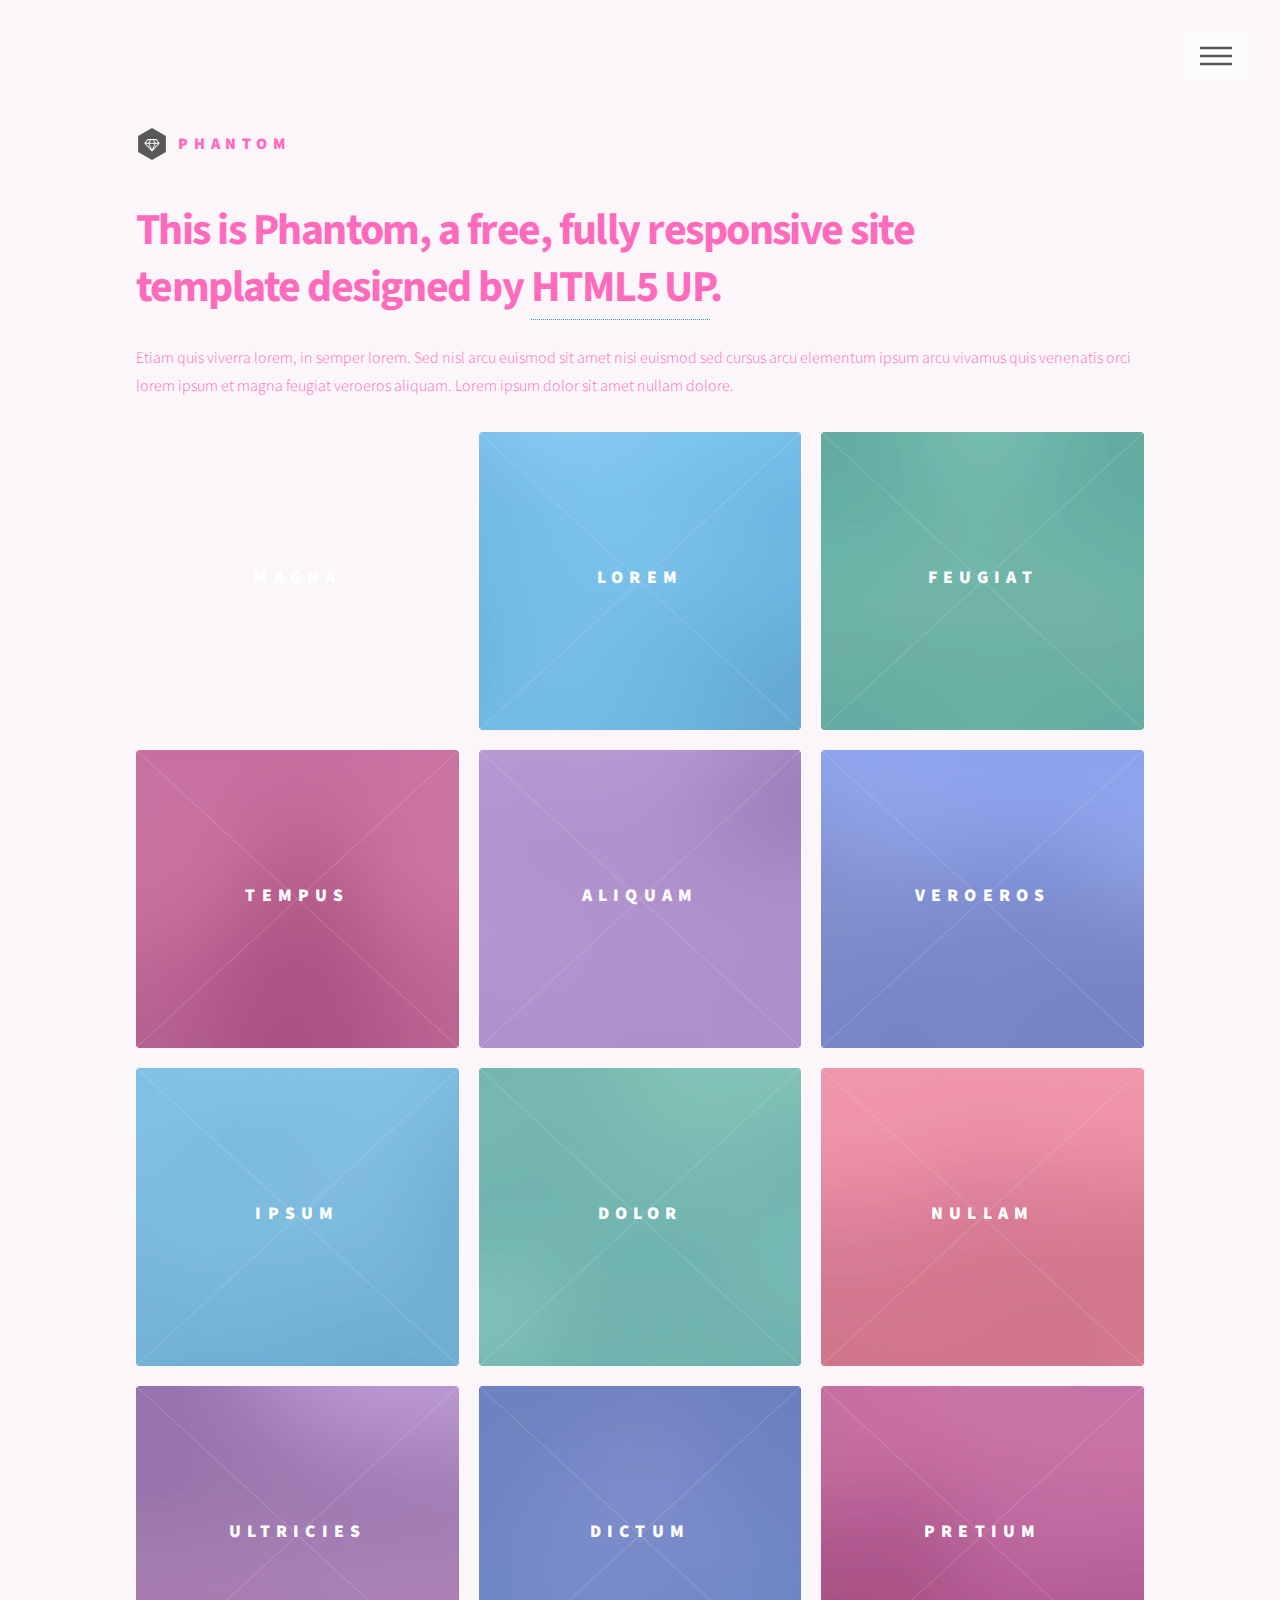
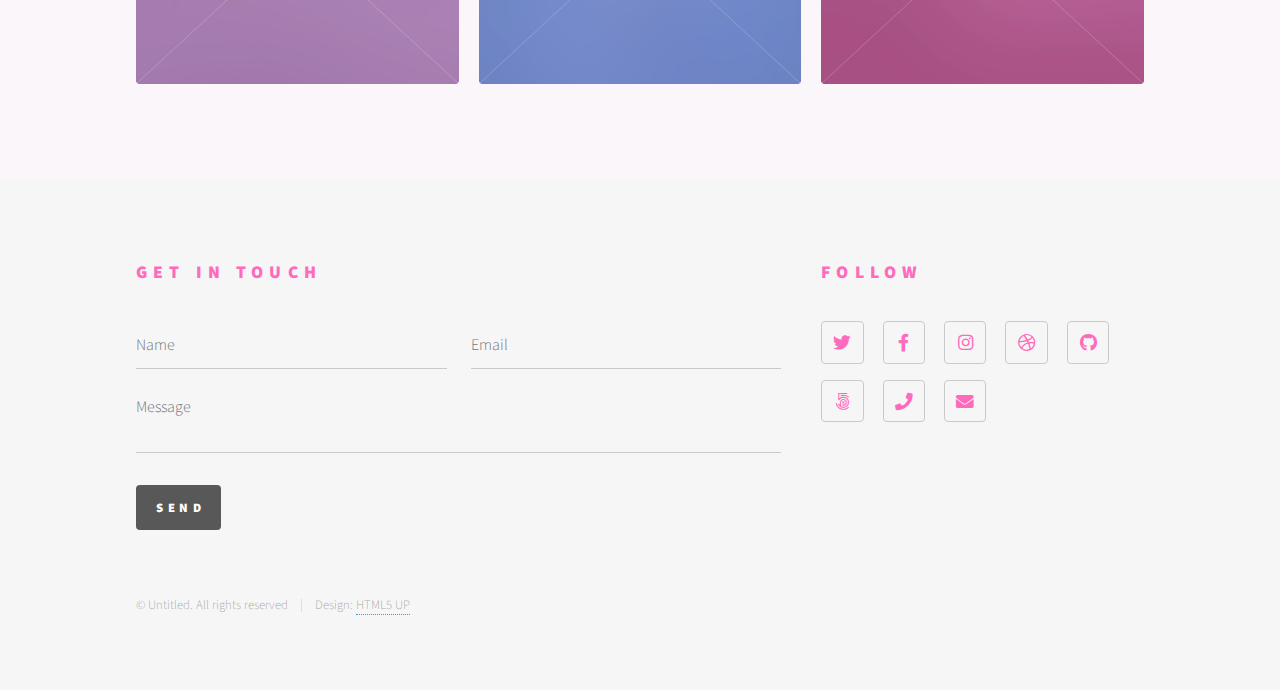
==== commit 04e00117: "+" ====
--- a/index.html
+++ b/index.html
@@ -8,7 +8,7 @@
 	<head>
 		<title>Phantom by HTML5 UP</title>
 		<meta charset="utf-8" />
-		<meta name="viewport" content="width=device-width, initial-scale=1, user-scalable=no" />
+		<meta name="viewport" content="width=device-width, initial-scale=1, user-scalable=yes" />
 		<link rel="stylesheet" href="assets/css/main.css" />
 		<noscript><link rel="stylesheet" href="assets/css/noscript.css" /></noscript>
 	</head>
@@ -58,7 +58,7 @@
 							<section class="tiles">
 								<article class="style1">
 									<span class="image">
-										<img src="images/pic01.jpg" alt="" />
+										<img src="images/webcollage.jpg" alt="" />
 									</span>
 									<a href="generic.html">
 										<h2>Magna</h2>
--- a/assets/css/main.css
+++ b/assets/css/main.css
@@ -99,7 +99,7 @@
 	}
 
 	body {
-		background: #ffffff;
+		background: #fbf6fa;
 	}
 
 		body.is-preload *, body.is-preload *:before, body.is-preload *:after {
@@ -116,7 +116,7 @@
 /* Type */
 
 	body, input, select, textarea {
-		color: #585858;
+		color: #ff6bbc;
 		font-family: "Source Sans Pro", Helvetica, sans-serif;
 		font-size: 16pt;
 		font-weight: 300;
@@ -145,8 +145,8 @@
 		-ms-transition: border-bottom-color 0.2s ease, color 0.2s ease;
 		transition: border-bottom-color 0.2s ease, color 0.2s ease;
 		text-decoration: none;
-		color: #585858;
-		border-bottom: dotted 1px rgba(88, 88, 88, 0.5);
+		color: #5276ec;
+		border-bottom: dotted 1px rgba(32, 163, 245, 0.999);
 	}
 
 		a:hover {
@@ -267,7 +267,7 @@
 	}
 
 	code {
-		background: rgba(144, 144, 144, 0.075);
+		background: rgba(46, 90, 249, 0.986);
 		border-radius: 4px;
 		border: solid 1px #c9c9c9;
 		font-family: "Courier New", monospace;
@@ -2225,7 +2225,7 @@
 		input[type="checkbox"] + label,
 		input[type="radio"] + label {
 			text-decoration: none;
-			color: #585858;
+			color: #8833e3;
 			cursor: pointer;
 			display: inline-block;
 			font-size: 1em;
@@ -2267,8 +2267,8 @@
 
 		input[type="checkbox"]:checked + label:before,
 		input[type="radio"]:checked + label:before {
-			background: #585858;
-			border-color: #585858;
+			background: #f51616;
+			border-color: #f82121;
 			color: #ffffff;
 			content: '\f00c';
 		}
@@ -2370,6 +2370,8 @@
 
 			}
 
+
+
 /* Table */
 
 	.table-wrapper {
@@ -2437,6 +2439,12 @@
 				border-top: 0;
 			}
 
+/* MainImage*/	
+			.imagemain {
+				width: 5%;
+				height: 1%;
+				overflow: hidden; /* 确保内容不会溢出 */
+			}
 /* Button */
 
 	input[type="submit"],
@@ -2988,7 +2996,7 @@
 		max-width: 80%;
 		height: 100%;
 		-webkit-overflow-scrolling: touch;
-		background: #585858;
+		background: #0133ff;
 		color: #ffffff;
 		cursor: default;
 		visibility: hidden;
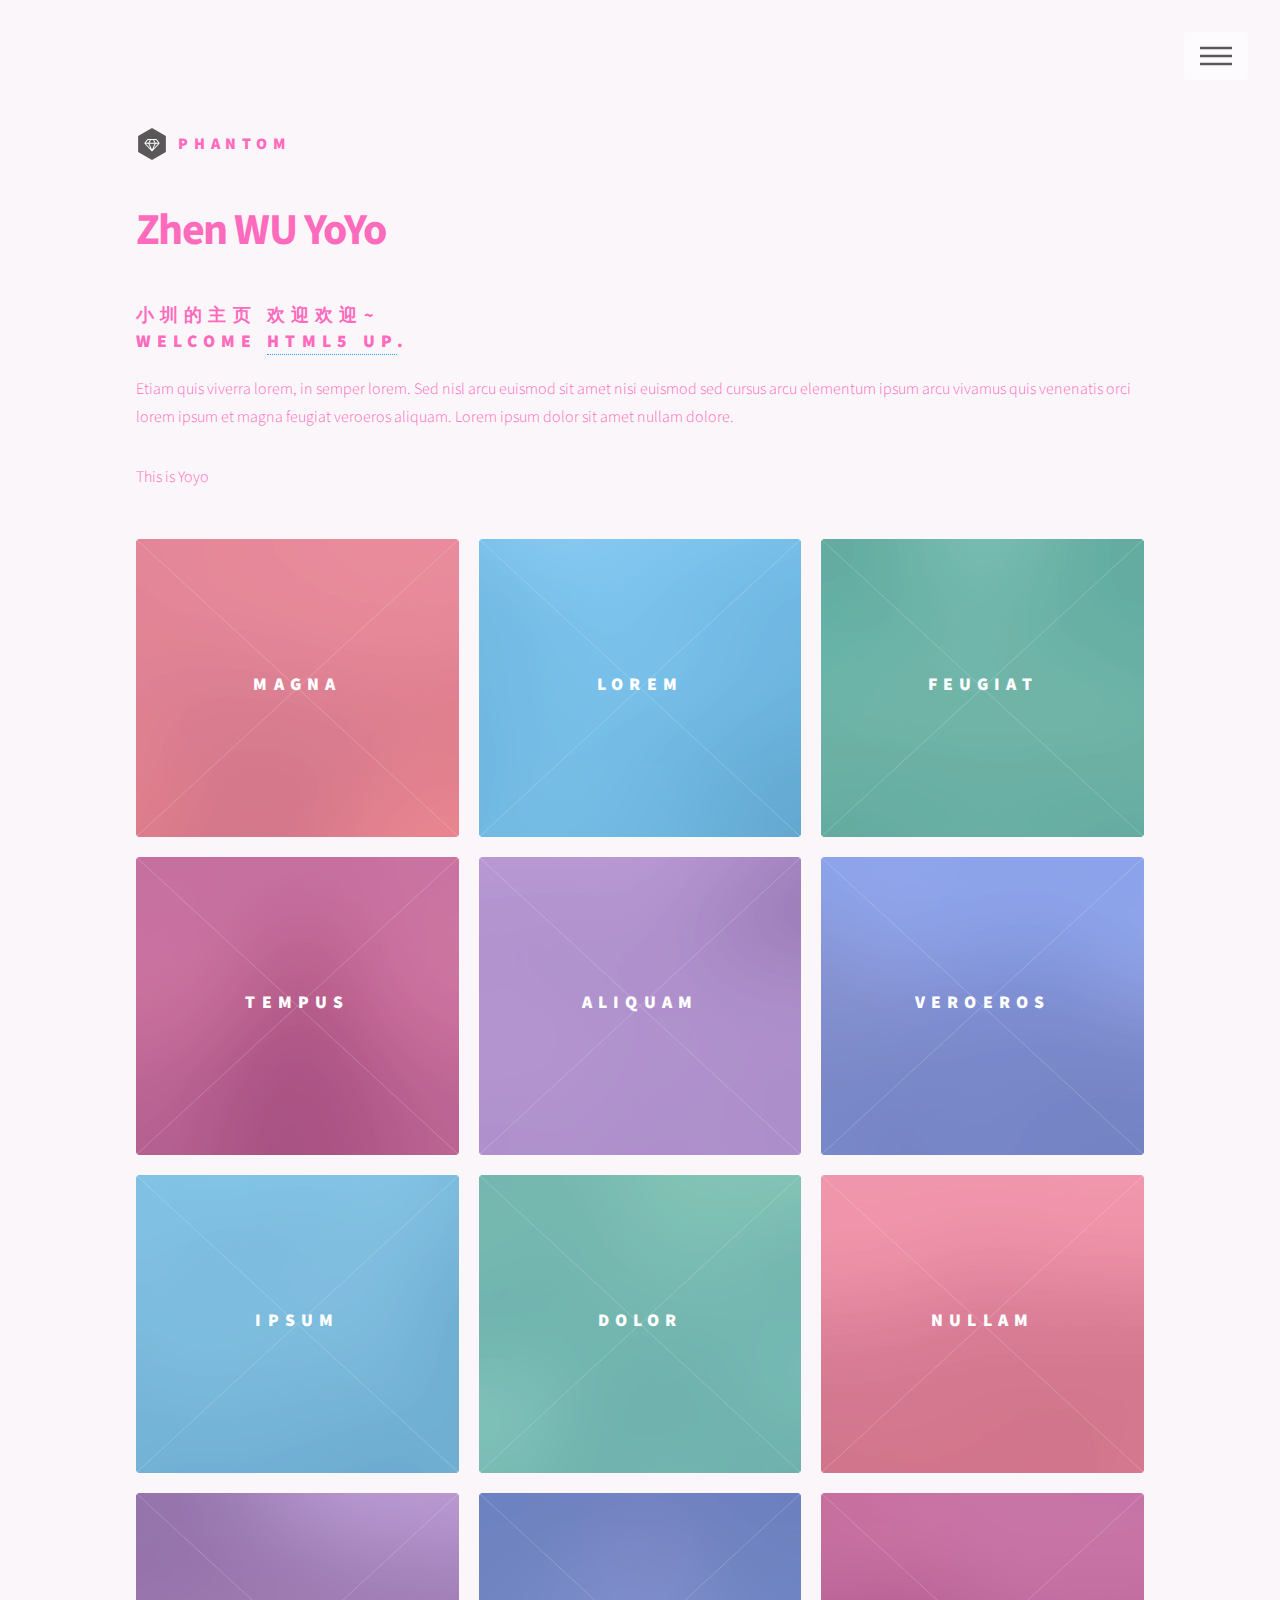
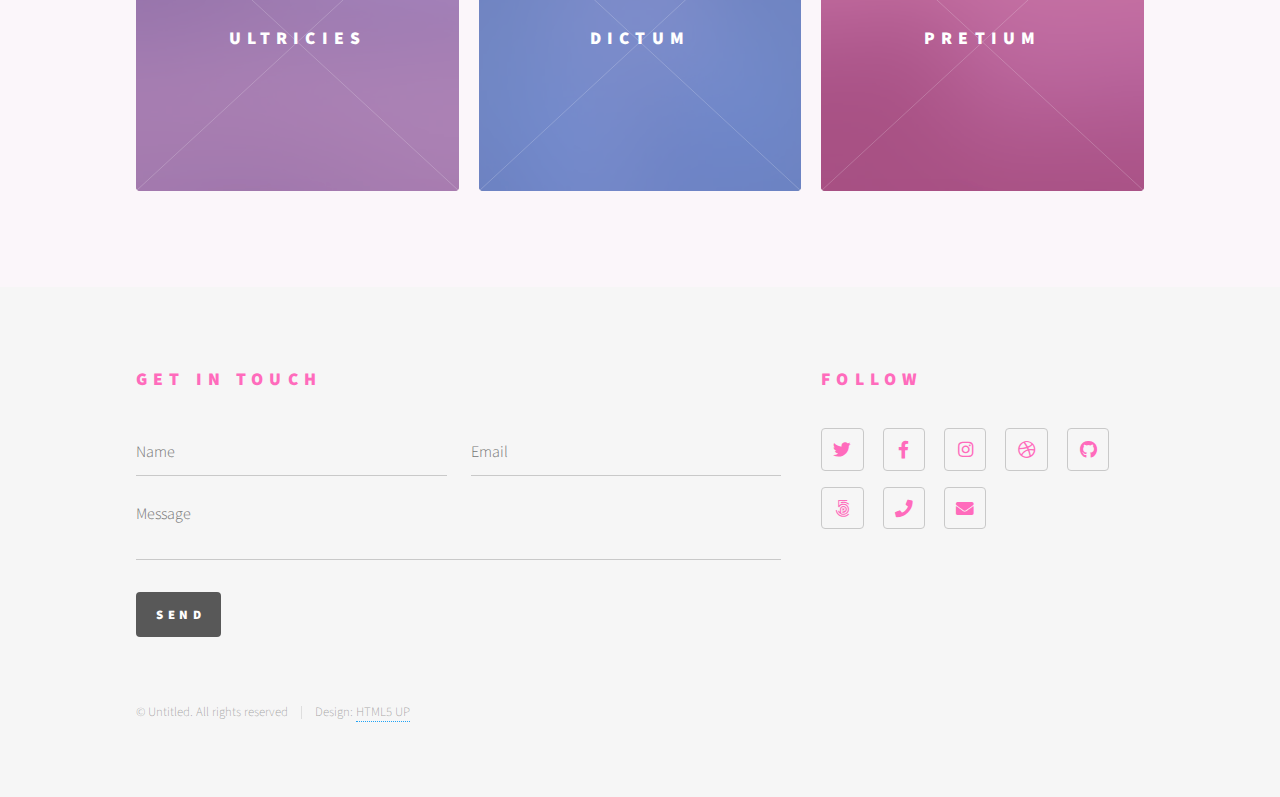
==== commit 56ad5e3f: "++" ====
--- a/index.html
+++ b/index.html
@@ -51,14 +51,34 @@
 					<div id="main">
 						<div class="inner">
 							<header>
-								<h1>This is Phantom, a free, fully responsive site<br />
-								template designed by <a href="http://html5up.net">HTML5 UP</a>.</h1>
+								
+								<h1>Zhen WU YoYo<!DOCTYPE html>
+								<h2>小圳的主页 欢迎欢迎~<!DOCTYPE html>
+								<html lang="en">
+								<head>
+									<meta charset="UTF-8">
+									<meta name="viewport" content="width=device-width, initial-scale=1.0">
+									<title>Document</title>
+								</head>
+								<body>
+									
+								</body>
+								</html><br />
+								Welcome <a href="http://html5up.net">HTML5 UP</a>.</h1>
 								<p>Etiam quis viverra lorem, in semper lorem. Sed nisl arcu euismod sit amet nisi euismod sed cursus arcu elementum ipsum arcu vivamus quis venenatis orci lorem ipsum et magna feugiat veroeros aliquam. Lorem ipsum dolor sit amet nullam dolore.</p>
 							</header>
+
+						
+							<span class="image main">
+									<img src="images/webcollage.jpg" alt="" />
+									<P>This is Yoyo</P>
+							</span>
+							
+
 							<section class="tiles">
 								<article class="style1">
 									<span class="image">
-										<img src="images/webcollage.jpg" alt="" />
+										<img src="images/pic01.jpg" alt="" />
 									</span>
 									<a href="generic.html">
 										<h2>Magna</h2>
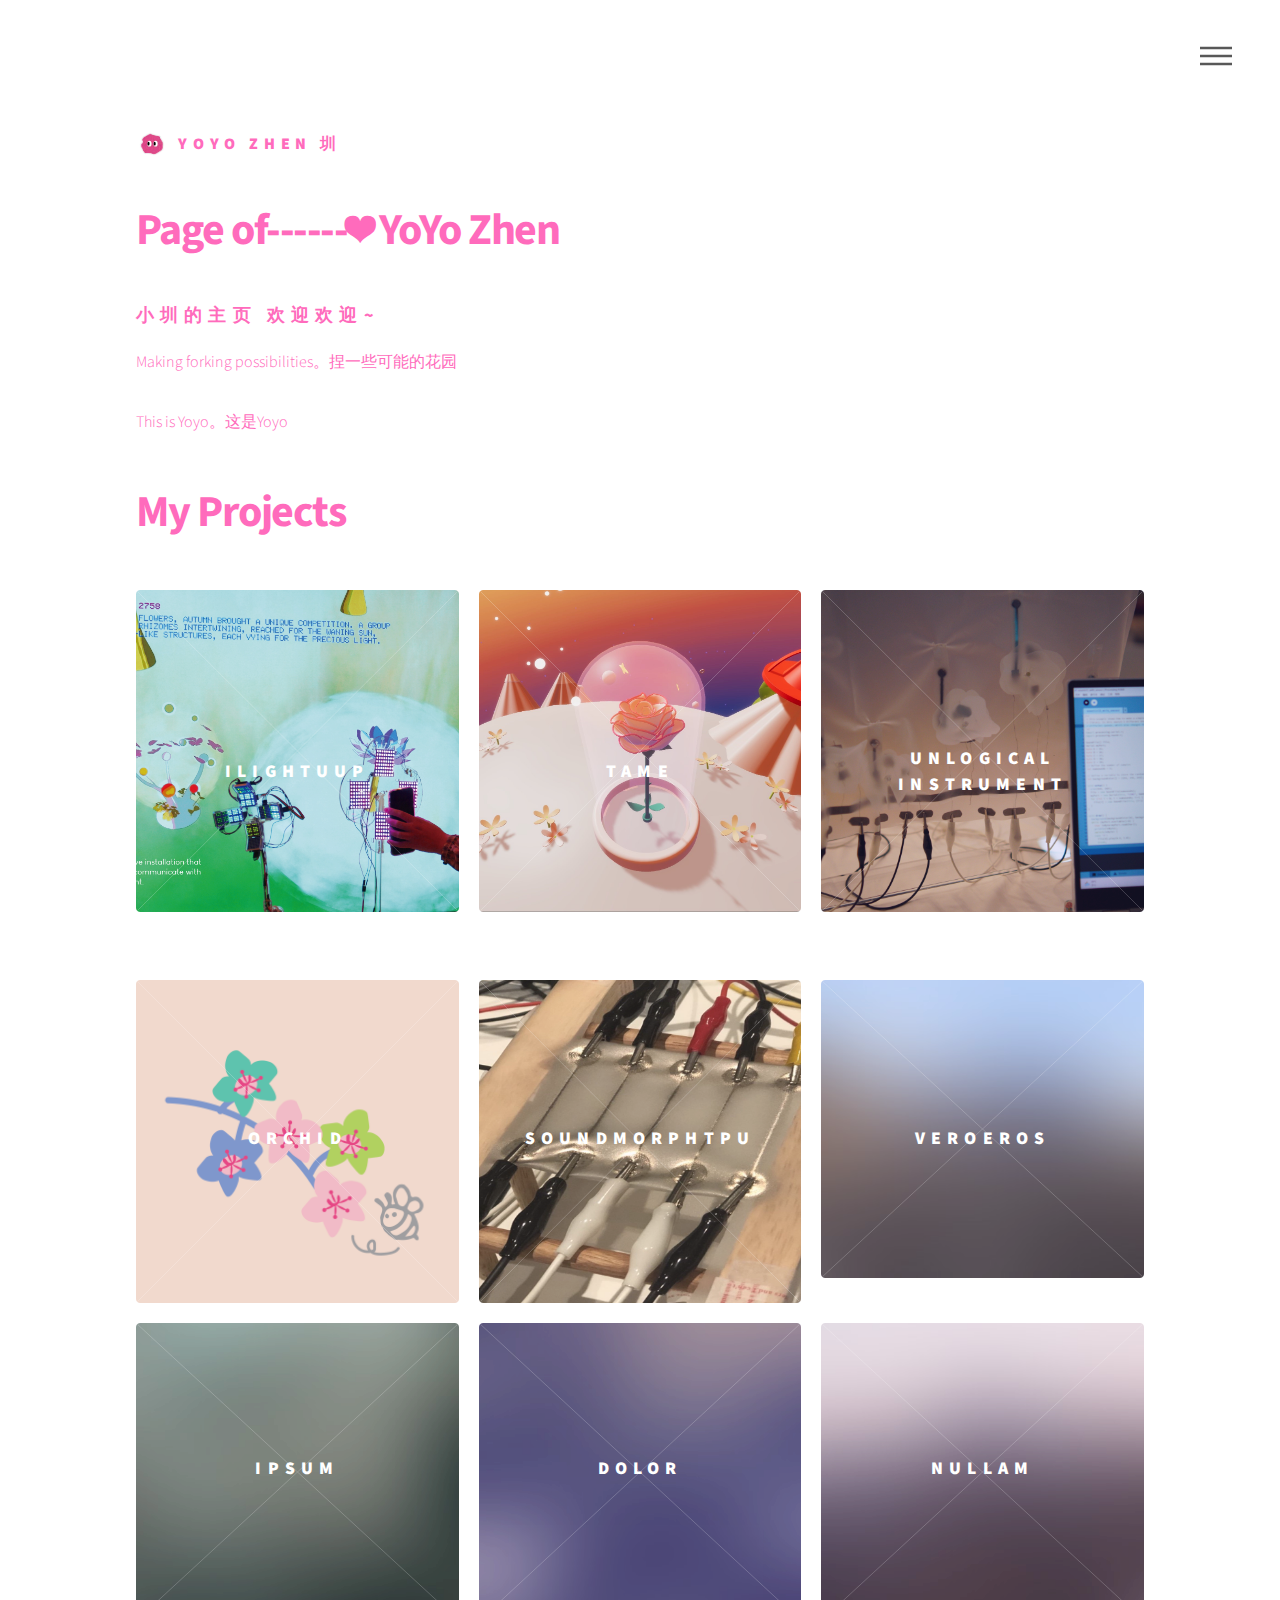
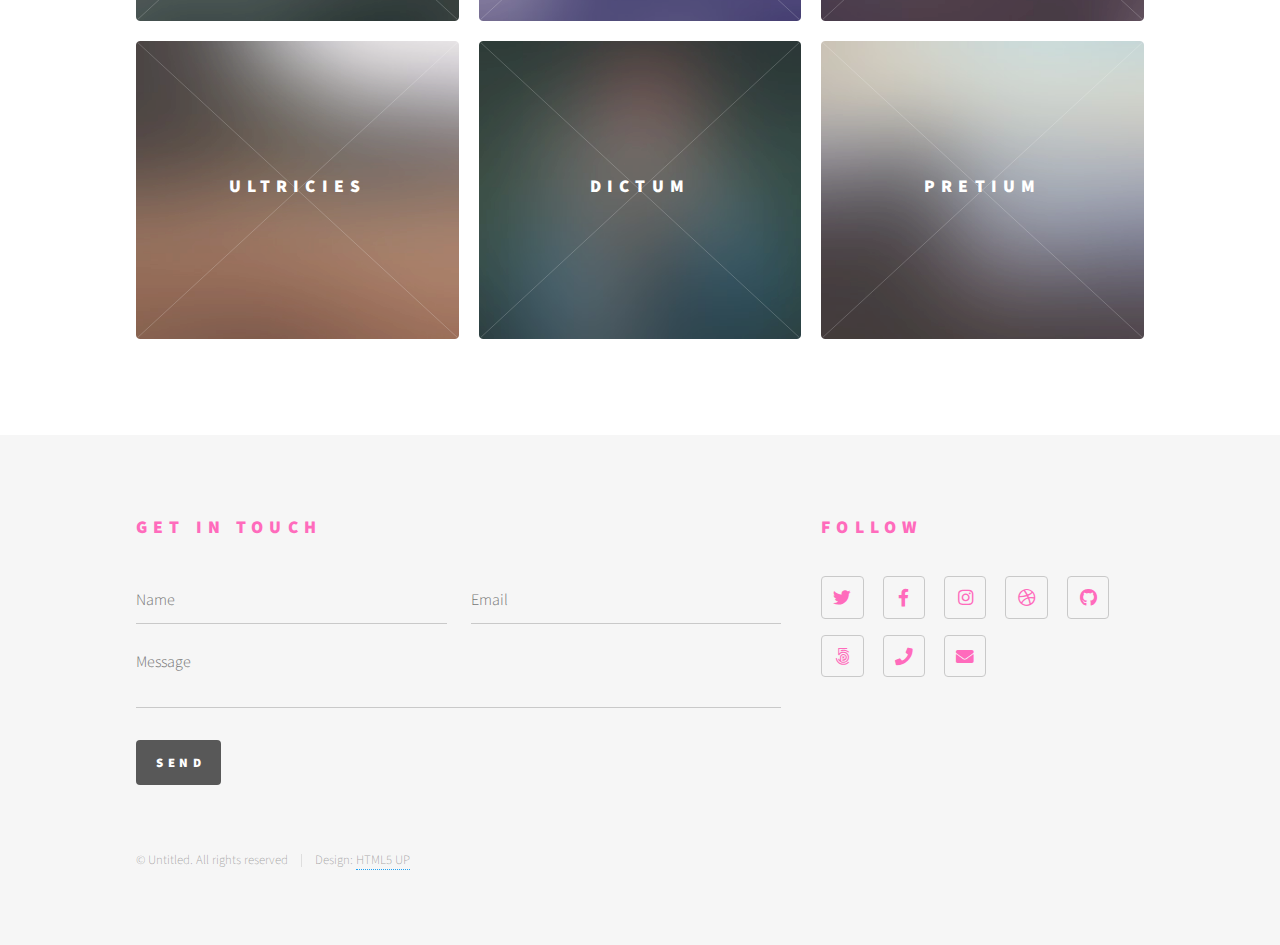
==== commit 39b0d94e: "++" ====
--- a/index.html
+++ b/index.html
@@ -6,7 +6,7 @@
 -->
 <html>
 	<head>
-		<title>Phantom by HTML5 UP</title>
+		<title>About Zhen</title>
 		<meta charset="utf-8" />
 		<meta name="viewport" content="width=device-width, initial-scale=1, user-scalable=yes" />
 		<link rel="stylesheet" href="assets/css/main.css" />
@@ -22,7 +22,7 @@
 
 							<!-- Logo -->
 								<a href="index.html" class="logo">
-									<span class="symbol"><img src="images/logo.svg" alt="" /></span><span class="title">Phantom</span>
+									<span class="symbol"><img src="images/logo.svg" alt="" /></span><span class="title">YoYo ZHEN 圳</span>
 								</a>
 
 							<!-- Nav -->
@@ -40,10 +40,10 @@
 						<h2>Menu</h2>
 						<ul>
 							<li><a href="index.html">Home</a></li>
-							<li><a href="generic.html">Ipsum veroeros</a></li>
-							<li><a href="generic.html">Tempus etiam</a></li>
-							<li><a href="generic.html">Consequat dolor</a></li>
-							<li><a href="elements.html">Elements</a></li>
+							<li><a href="generic.html">About</a></li>
+							<li><a href="generic.html">Gallery</a></li>
+							<li><a href="generic.html">Publication</a></li>
+							<li><a href="elements.html">Game, Design & Development Log</a></li>
 						</ul>
 					</nav>
 
@@ -52,7 +52,7 @@
 						<div class="inner">
 							<header>
 								
-								<h1>Zhen WU YoYo<!DOCTYPE html>
+								<h1>Page of------❤ YoYo Zhen<!DOCTYPE html>
 								<h2>小圳的主页 欢迎欢迎~<!DOCTYPE html>
 								<html lang="en">
 								<head>
@@ -64,68 +64,75 @@
 									
 								</body>
 								</html><br />
-								Welcome <a href="http://html5up.net">HTML5 UP</a>.</h1>
-								<p>Etiam quis viverra lorem, in semper lorem. Sed nisl arcu euismod sit amet nisi euismod sed cursus arcu elementum ipsum arcu vivamus quis venenatis orci lorem ipsum et magna feugiat veroeros aliquam. Lorem ipsum dolor sit amet nullam dolore.</p>
+								</h1>
+								<p> Making forking possibilities。捏一些可能的花园</p>
 							</header>
 
 						
+	
 							<span class="image main">
-									<img src="images/webcollage.jpg" alt="" />
-									<P>This is Yoyo</P>
-							</span>
-							
-
+								<img src="images/webcollage.jpg" alt="" />
+								<P>This is Yoyo。这是Yoyo</P>
+						   </span>
+
+						   <span class="image main">
+							<h1> My Projects</h1>
+						   </span>
+							</h1>
+						   </span>
+						
 							<section class="tiles">
 								<article class="style1">
-									<span class="image">
-										<img src="images/pic01.jpg" alt="" />
-									</span>
-									<a href="generic.html">
-										<h2>Magna</h2>
-										<div class="content">
-											<p>Sed nisl arcu euismod sit amet nisi lorem etiam dolor veroeros et feugiat.</p>
+									<span class="image main">
+										<img src="images/ILightUUp.jpg" alt="" />
+									</span>
+									<a href="generic.html">
+										<h2>ILightUUp</h2>
+										<div class="content">
+											<p>An emergent narrative installation</p>
 										</div>
 									</a>
 								</article>
 								<article class="style2">
 									<span class="image">
-										<img src="images/pic02.jpg" alt="" />
-									</span>
-									<a href="generic.html">
-										<h2>Lorem</h2>
-										<div class="content">
-											<p>Sed nisl arcu euismod sit amet nisi lorem etiam dolor veroeros et feugiat.</p>
+										<img src="images/Tame.jpg" alt="" />
+									</span>
+									<a href="generic.html">
+										<h2>Tame</h2>
+										<div class="content">
+											<p>A VR musical</p>
 										</div>
 									</a>
 								</article>
 								<article class="style3">
 									<span class="image">
-										<img src="images/pic03.jpg" alt="" />
-									</span>
-									<a href="generic.html">
-										<h2>Feugiat</h2>
-										<div class="content">
-											<p>Sed nisl arcu euismod sit amet nisi lorem etiam dolor veroeros et feugiat.</p>
+										<img src="images/UnlogicalInstrument.JPG" alt="" />
+									</span>
+									<a href="generic.html">
+										<h2>Unlogical Instrument</h2>
+										<div class="content">
+											<p>A raincoat fabric digital instrument</p>
 										</div>
 									</a>
 								</article>
 								<article class="style4">
 									<span class="image">
-										<img src="images/pic04.jpg" alt="" />
-									</span>
-									<a href="generic.html">
-										<h2>Tempus</h2>
-										<div class="content">
-											<p>Sed nisl arcu euismod sit amet nisi lorem etiam dolor veroeros et feugiat.</p>
+										<img src="images/Orchid.png" alt="" />
+									</span>
+									<a href="generic.html">
+										<h2>Orchid</h2>
+										<div class="content">
+											<p>Authoring tool for LLM driven interactive narrative</p>
+											</p>
 										</div>
 									</a>
 								</article>
 								<article class="style5">
 									<span class="image">
-										<img src="images/pic05.jpg" alt="" />
-									</span>
-									<a href="generic.html">
-										<h2>Aliquam</h2>
+										<img src="images/SoundMorphTPU.jpg" alt="" />
+									</span>
+									<a href="generic.html">
+										<h2>SoundMorphTPU</h2>
 										<div class="content">
 											<p>Sed nisl arcu euismod sit amet nisi lorem etiam dolor veroeros et feugiat.</p>
 										</div>
--- a/assets/css/main.css
+++ b/assets/css/main.css
@@ -99,7 +99,8 @@
 	}
 
 	body {
-		background: #fbf6fa;
+		/* background: #fbf6fa; */
+		background: #ffffff;
 	}
 
 		body.is-preload *, body.is-preload *:before, body.is-preload *:after {
@@ -2714,27 +2715,27 @@
 					}
 
 			.tiles article.style1 > .image:before {
-				background-color: #f2849e;
+				background-color: #efc5e900;
 			}
 
 			.tiles article.style2 > .image:before {
-				background-color: #7ecaf6;
+				background-color: #ffe2e500;
 			}
 
 			.tiles article.style3 > .image:before {
-				background-color: #7bd0c1;
+				background-color: #746ffa28;
 			}
 
 			.tiles article.style4 > .image:before {
-				background-color: #c75b9b;
+				background-color: #ffe2e524;
 			}
 
 			.tiles article.style5 > .image:before {
-				background-color: #ae85ca;
+				background-color: #ffe2e524;
 			}
 
 			.tiles article.style6 > .image:before {
-				background-color: #8499e7;
+				background-color: #ffe2e524;
 			}
 
 			body:not(.is-touch) .tiles article:hover > .image {
@@ -2745,8 +2746,8 @@
 			}
 
 				body:not(.is-touch) .tiles article:hover > .image:before {
-					background-color: #333333;
-					opacity: 0.35;
+					background-color: #eb84da;
+					opacity: 0.8;
 				}
 
 				body:not(.is-touch) .tiles article:hover > .image:after {
